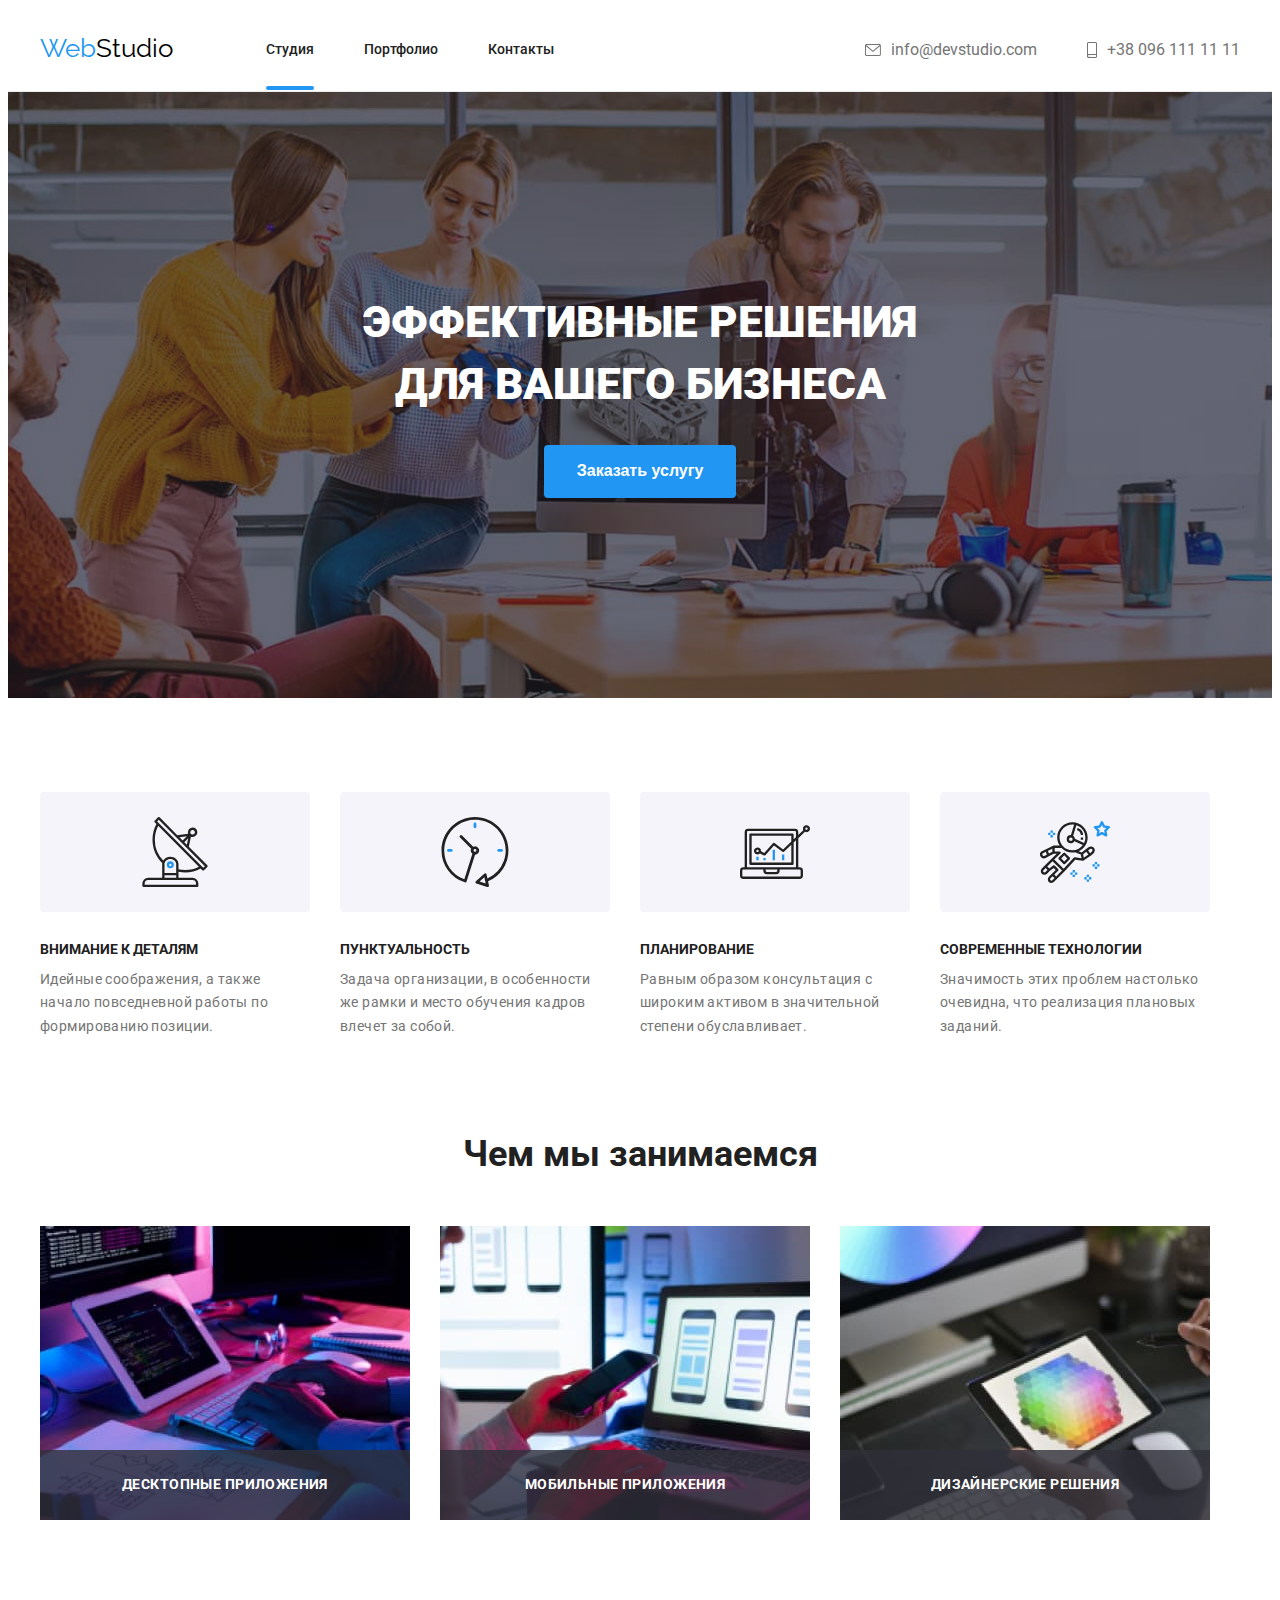
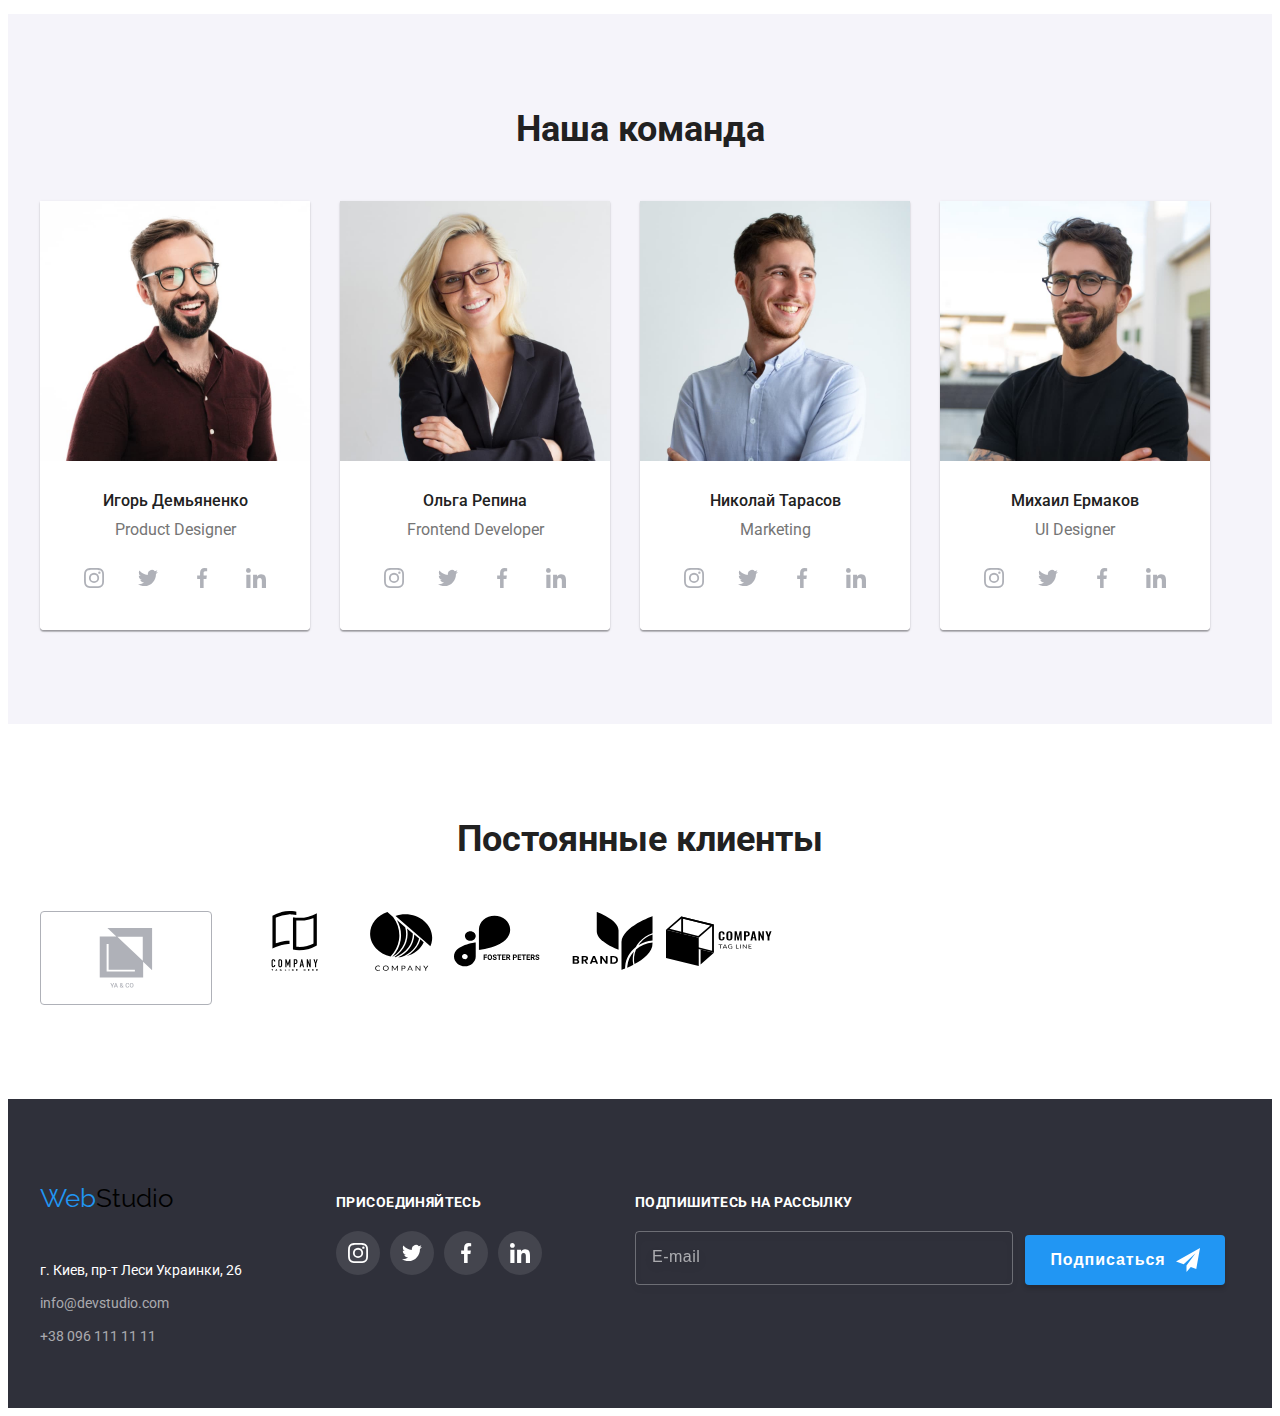
==== index.html @ df69c242 "Завершает переименовывание классов по БЭМ для index.html" ====
<!DOCTYPE html>
<html lang="ru">
  <head>
    <meta charset="UTF-8" />
    <meta http-equiv="X-UA-Compatible" content="IE=edge" />
    <meta name="viewport" content="width=device-width, initial-scale=1.0" />
    <title>Web Studio. Эффективные решения для вашего бизнеса</title>
    <link
      rel="stylesheet"
      href="https://fonts.googleapis.com/css2?family=Raleway:wght@700&family=Roboto:wght@400;500;700;900&display=swap"
    />
    <!-- <link
      rel="stylesheet"
      href="https://cdnjs.cloudflare.com/ajax/libs/modern-normalize/1.1.0/modern-normalize.min.css"
    /> -->
    <!-- <link rel="stylesheet" href="./css/main.min.css" /> -->
    <link rel="stylesheet" href="./css/styles.css" />
  </head>

  <body>
    <header class="page-header">
      <div class="container page-header__container">
        <nav class="site-nav">
          <a href="#" class="site-nav__logo"><span class="site-nav__accent">Web</span>Studio</a>
          <ul class="site-nav__list">
            <li class="site-nav__item">
              <a href="#" class="site-nav__link site-nav__link--active">Студия</a>
            </li>
            <li class="site-nav__item">
              <a href="./portfolio.html" class="site-nav__link">Портфолио</a>
            </li>
            <li class="site-nav__item"><a href="#" class="site-nav__link">Контакты</a></li>
          </ul>
        </nav>
        <ul class="page-header__list">
          <li class="page-header__item">
            <a href="mailto:info@devstudio.com" class="page-header__link">
              <svg class="page-header__icon" width="16" height="12">
                <use href="./images/icons.svg#envelope"></use>
              </svg>
              info@devstudio.com
            </a>
          </li>
          <li class="page-header__item">
            <a href="tel:+380961111111" class="page-header__link">
              <svg class="page-header__icon" width="10" height="16">
                <use href="./images/icons.svg#smartphone"></use>
              </svg>
              +38 096 111 11 11
            </a>
          </li>
        </ul>
      </div>
    </header>

    <main>
      <!-- Эффективные решения для вашего бизнеса -->
      <section class="poster">
        <div class="container">
          <h1 class="poster__title">
            Эффективные решения<br />
            для вашего бизнеса
          </h1>
          <button type="button" class="poster__button" data-modal-open>Заказать услугу</button>
        </div>

        <!-- Модальное окно по кнопке "Заказать услугу". -->
        <div class="dropdown dropdown--is-hidden" data-modal>
          <div class="dropdown__container">
            <button class="dropdown__close" data-modal-close>
              <svg class="dropdown__icon" width="16" height="18">
                <use href="./images/icons.svg#close"></use>
              </svg>
            </button>

            <form class="dropdown__form" autocomplete="off">
              <p class="dropdown__title">Оставьте свои данные, мы вам перезвоним</p>
              <div class="dropdown__cell">
                <label for="name">Имя</label>
                <input class="dropdown__input" type="text" name="name" id="name" autofocus />
                <svg class="dropdown__icon" width="18" height="18">
                  <use href="./images/icons.svg#person"></use>
                </svg>
              </div>
              <div class="dropdown__cell">
                <label for="tel">Телефон</label>
                <input class="dropdown__input" type="tel" name="tel" id="tel" />
                <svg class="dropdown__icon" width="18" height="18">
                  <use href="./images/icons.svg#phone"></use>
                </svg>
              </div>
              <div class="dropdown__cell">
                <label for="mail">Почта</label>
                <input class="dropdown__input" type="email" name="mail" id="mail" />
                <svg class="dropdown__icon" width="18" height="18">
                  <use href="./images/icons.svg#email"></use>
                </svg>
              </div>
              <div class="dropdown__cell dropdown__cell--textarea">
                <label for="comment">Комментарий</label>
                <textarea
                  name="comment"
                  cols="30"
                  rows="10"
                  placeholder="Введите текст"
                  id="comment"
                  class="input"
                ></textarea>
              </div>

              <div class="agreement">
                <label class="agreement__label">
                  <input type="checkbox" name="checkbox" class="agreement__input" />
                  <span class="agreement__icon"></span>
                  <span class="agreement__text"
                    >Соглашаюсь с рассылкой и принимаю
                    <a href="#" class="agreement__link">Условия договора</a></span
                  >
                </label>
              </div>

              <button type="submit" class="dropdown__button">
                <span class="dropdown__send">Отправить</span>
              </button>
            </form>
          </div>
        </div>
      </section>
      <!-- Наши преимущества -->
      <section class="advantages section">
        <div class="container">
          <h2 class="visually-hidden">Наши преимущества</h2>
          <ul class="advantages__list">
            <li class="advantages__item">
              <div class="advantages__icon">
                <svg width="70" height="70">
                  <use href="./images/icons.svg#antenna"></use>
                </svg>
              </div>
              <h3 class="advantages__title">Внимание к деталям</h3>
              <p class="advantages__text">
                Идейные соображения, а также начало повседневной работы по формированию позиции.
              </p>
            </li>
            <li class="advantages__item">
              <div class="advantages__icon">
                <svg width="70" height="70">
                  <use href="./images/icons.svg#clock"></use>
                </svg>
              </div>
              <h3 class="advantages__title">Пунктуальность</h3>
              <p class="advantages__text">
                Задача организации, в особенности же рамки и место обучения кадров влечет за собой.
              </p>
            </li>
            <li class="advantages__item">
              <div class="advantages__icon">
                <svg width="70" height="70">
                  <use href="./images/icons.svg#diagram"></use>
                </svg>
              </div>
              <h3 class="advantages__title">Планирование</h3>
              <p class="advantages__text">
                Равным образом консультация с широким активом в значительной степени обуславливает.
              </p>
            </li>
            <li class="advantages__item">
              <div class="advantages__icon">
                <svg width="70" height="70">
                  <use href="./images/icons.svg#astronaut"></use>
                </svg>
              </div>
              <h3 class="advantages__title">Современные технологии</h3>
              <p class="advantages__text">
                Значимость этих проблем настолько очевидна, что реализация плановых заданий.
              </p>
            </li>
          </ul>
        </div>
      </section>
      <!-- Чем мы занимаемся -->
      <section class="suggestions section">
        <div class="container">
          <h2 class="suggestions__title">Чем мы занимаемся</h2>
          <ul class="suggestions__list">
            <li class="suggestions__item">
              <img
                src="./images/box1.jpg"
                width="370"
                height="294"
                alt="Пальцы рук на клавиатуре перед монитором"
              />
              <div class="suggestions__overlay">
                <h3 class="suggestions__text">Десктопные приложения</h3>
              </div>
            </li>
            <li class="suggestions__item">
              <img
                src="./images/box2.jpg"
                width="370"
                height="294"
                alt="Человек держит телефон одной рукой, другой работает на ноутбуке"
              />
              <div class="suggestions__overlay">
                <h3 class="suggestions__text">Мобильные приложения</h3>
              </div>
            </li>
            <li class="suggestions__item">
              <img
                src="./images/box3.jpg"
                width="370"
                height="294"
                alt="Руки человека держат планшет, на котором отображается цветовая палитра"
              />
              <div class="suggestions__overlay">
                <h3 class="suggestions__text">Дизайнерские решения</h3>
              </div>
            </li>
          </ul>
        </div>
      </section>
      <!-- Наша команда -->
      <section class="teammate section">
        <div class="container">
          <h2 class="teammate__title">Наша команда</h2>
          <ul class="teammate__list">
            <li class="teammate__item">
              <img src="./images/i.jpg" width="270" height="260" alt="член команды" />
              <div class="teammate__card">
                <h3 class="teammate__name">Игорь Демьяненко</h3>
                <p lang="en" class="teammate__profession">Product Designer</p>

                <ul class="social__list">
                  <li class="social__item">
                    <a href="#" class="social__link">
                      <svg class="social__icon" width="20" height="20">
                        <use href="./images/icons.svg#instagram"></use>
                      </svg>
                    </a>
                  </li>
                  <li class="">
                    <a href="#" class="social__link">
                      <svg class="social__icon" width="20" height="20">
                        <use href="./images/icons.svg#twitter"></use>
                      </svg>
                    </a>
                  </li>
                  <li class="">
                    <a href="#" class="social__link">
                      <svg class="social__icon" width="20" height="20">
                        <use href="./images/icons.svg#facebook"></use>
                      </svg>
                    </a>
                  </li>
                  <li class="">
                    <a href="#" class="social__link">
                      <svg class="social__icon" width="20" height="20">
                        <use href="./images/icons.svg#linkedin"></use>
                      </svg>
                    </a>
                  </li>
                </ul>
              </div>
            </li>
            <li class="teammate__item">
              <img src="./images/o.jpg" width="270" height="260" alt="член команды" />
              <div class="teammate__card">
                <h3 class="teammate__name">Ольга Репина</h3>
                <p lang="en" class="teammate__profession">Frontend Developer</p>

                <ul class="social__list">
                  <li class="social__item">
                    <a href="#" class="social__link">
                      <svg class="social__icon" width="20" height="20">
                        <use href="./images/icons.svg#instagram"></use>
                      </svg>
                    </a>
                  </li>
                  <li class="social__item">
                    <a href="#" class="social__link">
                      <svg class="social__icon" width="20" height="20">
                        <use href="./images/icons.svg#twitter"></use>
                      </svg>
                    </a>
                  </li>
                  <li class="social__item">
                    <a href="#" class="social__link">
                      <svg class="social__icon" width="20" height="20">
                        <use href="./images/icons.svg#facebook"></use>
                      </svg>
                    </a>
                  </li>
                  <li class="social__item">
                    <a href="#" class="social__link">
                      <svg class="social__icon" width="20" height="20">
                        <use href="./images/icons.svg#linkedin"></use>
                      </svg>
                    </a>
                  </li>
                </ul>
              </div>
            </li>
            <li class="teammate__item">
              <img src="./images/n.jpg" width="270" height="260" alt="член команды" />
              <div class="teammate__card">
                <h3 class="teammate__name">Николай Тарасов</h3>
                <p lang="en" class="teammate__profession">Marketing</p>

                <ul class="social__list">
                  <li class="social__item">
                    <a href="#" class="social__link">
                      <svg class="social__icon" width="20" height="20">
                        <use href="./images/icons.svg#instagram"></use>
                      </svg>
                    </a>
                  </li>
                  <li class="">
                    <a href="#" class="social__link">
                      <svg class="social__icon" width="20" height="20">
                        <use href="./images/icons.svg#twitter"></use>
                      </svg>
                    </a>
                  </li>
                  <li class="">
                    <a href="#" class="social__link">
                      <svg class="social__icon" width="20" height="20">
                        <use href="./images/icons.svg#facebook"></use>
                      </svg>
                    </a>
                  </li>
                  <li class="">
                    <a href="#" class="social__link">
                      <svg class="social__icon" width="20" height="20">
                        <use href="./images/icons.svg#linkedin"></use>
                      </svg>
                    </a>
                  </li>
                </ul>
              </div>
            </li>
            <li class="teammate__item">
              <img src="./images/m.jpg" width="270" height="260" alt="член команды" />
              <div class="teammate__card">
                <h3 class="teammate__name">Михаил Ермаков</h3>
                <p lang="en" class="teammate__profession">UI Designer</p>

                <ul class="social__list">
                  <li class="social__item">
                    <a href="#" class="social__link">
                      <svg class="social__icon" width="20" height="20">
                        <use href="./images/icons.svg#instagram"></use>
                      </svg>
                    </a>
                  </li>
                  <li class="">
                    <a href="#" class="social__link">
                      <svg class="social__icon" width="20" height="20">
                        <use href="./images/icons.svg#twitter"></use>
                      </svg>
                    </a>
                  </li>
                  <li class="">
                    <a href="#" class="social__link">
                      <svg class="social__icon" width="20" height="20">
                        <use href="./images/icons.svg#facebook"></use>
                      </svg>
                    </a>
                  </li>
                  <li class="">
                    <a href="#" class="social__link">
                      <svg class="social__icon" width="20" height="20">
                        <use href="./images/icons.svg#linkedin"></use>
                      </svg>
                    </a>
                  </li>
                </ul>
              </div>
            </li>
          </ul>
        </div>
      </section>
      <!-- Постоянные клиенты -->
      <section class="customers section">
        <div class="container">
          <h2 class="customers__title">Постоянные клиенты</h2>
          <ul class="customers__list">
            <li class="customers__item">
              <a href="#" class="customers__link">
                <svg class="customers__icon" width="106" height="60">
                  <use href="./images/icons.svg#group-6"></use>
                </svg>
              </a>
            </li>
            <li class="client-item">
              <a href="#" class="client-link">
                <svg class="icon" width="106" height="60">
                  <use href="./images/icons.svg#group-1"></use>
                </svg>
              </a>
            </li>
            <li class="client-item">
              <a href="#" class="client-link">
                <svg class="icon" width="106" height="60">
                  <use href="./images/icons.svg#group-2"></use>
                </svg>
              </a>
            </li>
            <li class="client-item">
              <a href="#" class="client-link">
                <svg class="icon" width="106" height="60">
                  <use href="./images/icons.svg#group-3"></use>
                </svg>
              </a>
            </li>
            <li class="client-item">
              <a href="#" class="client-link">
                <svg class="icon" width="106" height="60">
                  <use href="./images/icons.svg#group-4"></use>
                </svg>
              </a>
            </li>
            <li class="client-item">
              <a href="#" class="client-link">
                <svg class="icon" width="106" height="60">
                  <use href="./images/icons.svg#group-5"></use>
                </svg>
              </a>
            </li>
          </ul>
        </div>
      </section>
    </main>

    <footer class="page-footer">
      <div class="page-footer__container container">
        <div class="page-footer__card">
          <a href="#" class="page-footer__logo"
            ><span class="page-footer__accent">Web</span>Studio</a
          >
          <address class="page-footer__address">
            г. Киев, пр-т Леси Украинки, 26
            <ul class="page-footer__list">
              <li>
                <a href="mailto:info@devstudio.com" class="page-footer__link">info@devstudio.com</a>
              </li>
              <li class="page-footer__item">
                <a href="tel:+380961111111" class="page-footer__link">+38 096 111 11 11</a>
              </li>
            </ul>
          </address>
        </div>
        <!-- Присоединяйтесь! -->
        <div class="attach__card">
          <h2 class="attach__title">присоединяйтесь</h2>
          <ul class="attach__list">
            <li class="attach__item">
              <a href="#" class="attach__link">
                <svg class="attach__icon" width="20" height="20">
                  <use href="./images/icons.svg#instagram"></use>
                </svg>
              </a>
            </li>
            <li class="attach__item">
              <a href="#" class="attach__link">
                <svg class="attach__icon" width="20" height="20">
                  <use href="./images/icons.svg#twitter"></use>
                </svg>
              </a>
            </li>
            <li class="attach__item">
              <a href="#" class="attach__link">
                <svg class="attach__icon" width="20" height="20">
                  <use href="./images/icons.svg#facebook"></use>
                </svg>
              </a>
            </li>
            <li class="attach__item">
              <a href="#" class="attach__link">
                <svg class="attach__icon" width="20" height="20">
                  <use href="./images/icons.svg#linkedin"></use>
                </svg>
              </a>
            </li>
          </ul>
        </div>
        <!-- Форма для рассылки -->
        <form class="page-footer__form">
          <label>
            <span class="page-footer__title">Подпишитесь на рассылку</span>
            <input class="page-footer__input" type="email" name="mail" placeholder="E-mail" />
          </label>
          <button class="page-footer__button" type="submit">
            <span class="page-footer__submit">Подписаться</span>
            <svg width="24" height="24">
              <use href="./images/icons.svg#send"></use>
            </svg>
          </button>
        </form>
      </div>
    </footer>

    <script src="./js/modal.js"></script>
  </body>
</html>
---- css/main.min.css ----
/* No CSS *//*# sourceMappingURL=main.min.css.map */
---- css/styles.css ----
:root {
  --primary-text-color: #212121;
  --secondary-text-color: #757575;
  --bgd-text-color: #ffffff;
  --accent-color: #2196f3;
  --icon-fon: #f5f4fa;
  --icon-primary-color: #afb1b8;
  --timing-function: cubic-bezier(0.4, 0, 0.2, 1);
  --duration: 250ms;
}

body {
  background-color: var(--bgd-text-color);
  color: var(--primary-text-color);
  font-family: Roboto, sans-serif;
}

ul {
  padding: 0;
  margin: 0;

  list-style: none;
}

img {
  display: block;
}

h1,
h2,
h3,
ul,
p {
  margin-top: 0;
  margin-bottom: 0;
}

.section {
  padding-top: 94px;
  padding-bottom: 94px;
}

.container {
  width: 1200px;
  padding-left: 15px;
  padding-right: 15px;
  margin-left: auto;
  margin-right: auto;
}

/* -----------------------HEADER------------------------ */
.page-header {
  border-bottom: 1px solid #ececec;
}

.page-header__container,
.site-nav,
.site-nav__list {
  display: flex;
  align-items: center;
}

.page-header__list {
  display: flex;
  margin-left: auto;
}

.site-nav__item:not(:last-child),
.page-header__item:not(:last-child) {
  margin-right: 50px;
}

.site-nav__logo {
  display: block;
  padding-top: 24px;
  padding-bottom: 25px;
  margin-right: 93px;

  color: #000000;
  font-family: Raleway, sans-serif;
  font-size: 26px;
  line-height: 1.2;
  text-decoration: none;
}

.site-nav__accent,
.site-nav__link--active {
  color: var(--accent-color);
}

.site-nav__link--active {
  position: relative;
}

.site-nav__link--active::after {
  content: '';
  position: absolute;
  left: 0;
  bottom: -1px;
  display: block;
  width: 48px;
  height: 4px;
  background-color: var(--accent-color);
  border-radius: 2px;
}

.site-nav__link {
  display: block;
  padding-top: 32px;
  padding-bottom: 32px;

  color: var(--primary-text-color);
  font-weight: 500;
  font-size: 14px;
  line-height: 1.14;
  text-decoration: none;

  transition: color var(--duration) var(--timing-function);
}

.site-nav__link:hover,
.site-nav__link:focus {
  color: var(--accent-color);
}

.page-header__link {
  display: flex;
  align-items: center;
  padding: 0;
  padding-top: 32px;
  padding-bottom: 32px;
  border: none;
  color: var(--secondary-text-color);

  transition: color var(--duration) var(--timing-function);
}

.page-header__link:hover,
.page-header__link:focus {
  color: var(--accent-color);
}

.page-header__icon {
  margin-right: 10px;
  fill: currentColor;
}

/* ----------------------СТУДИЯ (MAIN)------------------- */
.poster {
  padding-top: 200px;
  padding-bottom: 200px;
  background-color: #2f303a;
  text-align: center;

  max-width: 1600px;
  /* min-height: 600px; */
  margin-left: auto;
  margin-right: auto;
  background-image: linear-gradient(to right, rgba(47, 48, 58, 0.4), rgba(47, 48, 58, 0.4)),
    url(../images/banner.jpg);
  background-repeat: no-repeat;
  background-position: center;
  background-size: cover;
}

.poster__title {
  margin-bottom: 30px;

  color: var(--bgd-text-color);
  font-weight: 900;
  font-size: 44px;
  line-height: 1.4;
  text-align: center;
  text-transform: uppercase;
}

.poster__button {
  padding: 10px 32px;
  border: 1px solid transparent;
  border-radius: 4px;

  font-weight: 700;
  font-size: 16px;
  line-height: 1.9;
  color: var(--bgd-text-color);
  background-color: var(--accent-color);
  cursor: pointer;

  transition: background-color var(--duration) var(--timing-function);
}

.poster__button:hover,
.poster__button:focus {
  background-color: #188ce8;
}

/* ---------------------МОДАЛЬНОЕ ОКНО-------------------- */
.dropdown {
  position: fixed;
  top: 0;
  left: 0;
  width: 100%;
  height: 100%;
  background-color: rgba(0, 0, 0, 0.2);

  opacity: 1;
  transition: opacity var(--duration) var(--timing-function);

  z-index: 1;
}

.dropdown--is-hidden {
  visibility: hidden;
  opacity: 0;
  pointer-events: none;
}

.dropdown .dropdown__container {
  transform: translate(-50%, -50%) scale(0.5);
  opacity: 0;
}

.dropdown__container {
  position: absolute;
  top: 50%;
  left: 50%;

  max-width: 528px;
  max-height: 581px;

  background-color: var(--bgd-text-color);
  box-shadow: 0px 1px 3px rgba(0, 0, 0, 0.12), 0px 1px 1px rgba(0, 0, 0, 0.14),
    0px 2px 1px rgba(0, 0, 0, 0.2);
  border-radius: 4px;

  transform: translate(-50%, -50%) scale(1);
  opacity: 1;

  transition: transform var(--duration) var(--timing-function),
    opacity var(--duration) var(--timing-function),
    visibility var(--duration) var(--timing-function);

  z-index: 2;
}

.dropdown__close {
  position: absolute;
  top: 8px;
  right: 8px;
  bottom: 100%;

  padding: 6px;
  width: 30px;
  height: 30px;

  border: 1px solid rgba(0, 0, 0, 0.1);
  border-radius: 50%;
  background-color: #fff;

  cursor: pointer;
}

.dropdown__close:hover .dropdown__icon,
.dropdown__close:focus .dropdown__icon {
  fill: var(--accent-color);
}

.dropdown__icon {
  transition: fill var(--duration) var(--timing-function);
}

/* -----------Форма модального окна-------------- */
.dropdown__form {
  margin-left: auto;
  margin-right: auto;
  padding: 40px;
}

.dropdown__title {
  margin-bottom: 12px;

  font-weight: 700;
  font-size: 20px;
  line-height: 1.2;
  text-align: center;
  letter-spacing: 0.03em;

  color: var(--primary-text-color);
}

.dropdown__cell {
  position: relative;
  display: flex;
  flex-direction: column;
  margin-bottom: 10px;
}

.dropdown__cell label {
  margin-bottom: 4px;

  font-weight: 400;
  font-size: 12px;
  line-height: 1.2;
  letter-spacing: 0.01em;
  text-align: start;
  color: var(--secondary-text-color);
}

.dropdown__cell input {
  width: 100%;
  margin: 0;
  padding: 11px 12px;
  padding-left: 42px;
}

.dropdown__icon {
  position: absolute;
  top: 50%;
  left: 12px;

  transition: fill var(--duration) var(--timing-function);
}

.dropdown__input {
  border: 1px solid rgba(33, 33, 33, 0.2);
  border-radius: 4px;
  outline: var(--accent-color);

  transition: border-color var(--duration) var(--timing-function);
}

.dropdown__input:focus {
  border-color: var(--accent-color);
}

.dropdown__input:focus + .dropdown__icon {
  fill: var(--accent-color);
}

.dropdown__cell--textarea {
  margin: 0;
  padding: 12px 16px;
  font-family: inherit;
  font-size: 100%;
  line-height: 1.15;

  width: 448px;
  height: 120px;

  resize: none;
}

.dropdown__cell--textarea::placeholder {
  font-weight: 400;
  font-size: 12px;
  line-height: 1.2;
  letter-spacing: 0.01em;
  color: rgba(117, 117, 117, 0.5);
}

.agreement {
  display: inline-block;
  margin-top: 20px;
  margin-bottom: 30px;
}

.agreement__label {
  display: flex;
  align-items: center;
}

.agreement__input {
  position: absolute;
  width: 1px;
  height: 1px;
  margin: -1px;
  border: 0;
  padding: 0;
  white-space: nowrap;
  clip-path: inset(100%);
  clip: rect(0 0 0 0);
  overflow: hidden;
}

.agreement-icon {
  display: inline-block;
  width: 15px;
  height: 15px;
  margin-right: 8.38px;
  border: 2px solid var(--primary-text-color);
  border-radius: 2px;

  background-image: url(../images/check.svg);
  background-repeat: no-repeat;
  background-position: 50% 50%;
  background-size: contain;
  background-origin: border-box;

  transition: border-color var(--duration) var(--timing-function),
    background-color var(--duration) var(--timing-function);
}

.agreement__input:checked ~ .agreement-icon {
  border-color: transparent;
  background-color: var(--accent-color);
}

.agreement__text {
  font-weight: 400;
  font-size: 14px;
  line-height: 1.7;
  letter-spacing: 0.03em;
  color: var(--secondary-text-color);
}

.agreement__link {
  text-decoration-line: underline;
  color: var(--accent-color);
}

.dropdown__button {
  padding: 10px 55px;

  width: 200px;
  height: 50px;

  background-color: var(--accent-color);
  border: 1px solid transparent;
  box-shadow: 0px 4px 4px rgba(0, 0, 0, 0.15);
  border-radius: 4px;
}

.dropdown__send {
  font-weight: 700;
  font-size: 16px;
  line-height: 1.9;
  text-align: center;
  letter-spacing: 0.06em;
  color: var(--bgd-text-color);
}

/* ---------------НАШИ ПРЕИМУЩЕСТВА---------------- */
.visually-hidden {
  position: absolute;
  width: 1px;
  height: 1px;
  margin: -1px;
  border: 0;
  padding: 0;

  white-space: nowrap;
  clip-path: inset(100%);
  clip: rect(0 0 0 0);
  overflow: hidden;
}

.advantages__list {
  display: flex;
}

.advantages__item {
  width: 270px;
}

.advantages__item:not(:last-child) {
  margin-right: 30px;
}

.advantages__icon {
  display: flex;
  width: 270px;
  height: 120px;
  background-color: var(--icon-fon);
  border-radius: 4px;
  margin-bottom: 30px;
  justify-content: center;
  align-items: center;
}

.advantages__title {
  margin-bottom: 10px;
  font-weight: 700;
  font-size: 14px;
  line-height: 1.14;
  text-transform: uppercase;
}

.advantages__text {
  font-weight: 400;
  color: var(--secondary-text-color);
  font-size: 14px;
  line-height: 1.7;
  letter-spacing: 0.03em;
}

/* --------------------ЧЕМ МЫ ЗАНИМАЕМСЯ---------------- */
.suggestions {
  padding-top: 0;
}

.suggestions__title {
  margin-bottom: 50px;

  font-weight: 700;
  font-size: 36px;
  line-height: 1.2;
  text-align: center;
}

.suggestions__list {
  display: flex;
}

.suggestions__item {
  position: relative;
  width: 370px;
}

.suggestions__item:not(:last-child) {
  margin-right: 30px;
}

.suggestions__overlay {
  position: absolute;
  bottom: 0;
  width: 370px;
  height: 70px;
  background-color: rgba(47, 48, 58, 0.8);
}

.suggestions__text {
  padding-top: 27px;
  padding-bottom: 27px;

  font-weight: 700;
  font-size: 14px;
  line-height: 1.14;
  text-align: center;
  color: var(--bgd-text-color);
  letter-spacing: 0.03em;
  text-transform: uppercase;
}

/* ------------------НАША КОМАНДА-------------------- */
.teammate {
  background-color: #f5f4fa;
}

.teammate__title {
  margin-bottom: 50px;

  font-weight: 700;
  font-size: 36px;
  line-height: 1.2;
  text-align: center;
}

.teammate__list {
  display: flex;
}

.teammate__item {
  width: 270px;
  border-bottom-left-radius: 4px;
  border-bottom-right-radius: 4px;
  overflow: hidden;
  box-shadow: 0px 1px 3px rgba(0, 0, 0, 0.12), 0px 1px 1px rgba(0, 0, 0, 0.14),
    0px 2px 1px rgba(0, 0, 0, 0.2);
}

.teammate__item:not(:last-child) {
  margin-right: 30px;
}

.teammate__card {
  padding: 30px 32px;
  background-color: var(--bgd-text-color);
}

.teammate__name {
  margin-bottom: 10px;
}

.teammate__name,
.teammate__profession {
  font-weight: 500;
  font-size: 16px;
  line-height: 1.2;
  text-align: center;
}

.teammate__profession {
  margin-bottom: 16px;

  color: var(--secondary-text-color);
  font-weight: 400;
}

.social__list {
  display: flex;
  justify-content: space-between;
  align-items: center;
}

.social__link {
  display: flex;
  padding: 0;
  border: none;
  width: 44px;
  height: 44px;
  color: var(--icon-primary-color);
  background-color: var(--bgd-text-color);
  border-radius: 50%;
  justify-content: center;
  align-items: center;

  transition: background-color var(--duration) var(--timing-function),
    color var(--duration) var(--timing-function);
}

.social__link .social__icon {
  fill: currentColor;
}

.social__link:hover,
.social__link:focus {
  background-color: var(--accent-color);
  color: var(--bgd-text-color);
}

/* -------------------ПОСТОЯННЫЕ КЛИЕНТЫ------------------- */

.customers__title {
  margin-bottom: 50px;

  font-weight: 700;
  font-size: 36px;
  line-height: 1.2;
  text-align: center;
}

.customers__list {
  display: flex;
}

.customers__item:not(:last-child) {
  margin-right: 30px;
}

.customers__link {
  display: flex;
  justify-content: center;
  align-items: center;
  width: 170px;
  height: 92px;
  border: 1px solid var(--icon-primary-color);
  border-radius: 4px;
  color: var(--icon-primary-color);

  transition: border-color var(--duration) var(--timing-function),
    color var(--duration) var(--timing-function);
}

.customers__icon {
  fill: currentColor;
}

.customers__link:hover,
.customers__link:focus {
  border-color: var(--accent-color);
  color: var(--accent-color);
}

/* -----------------ПОРТФОЛИО (MAIN)--------------------- */
.portfolio::after {
  width: 78px;
}

a {
  text-decoration: none;
}

.buttons {
  display: flex;
  margin-bottom: 50px;
  justify-content: center;
}

.button {
  padding: 6px 22px;
  border: 1px solid transparent;
  border-radius: 4px;

  font-weight: 500;
  font-size: 16px;
  line-height: 1.6;
  text-align: center;
  font-family: inherit;
  cursor: pointer;
  background-color: #f5f4fa;

  transition: background-color var(--duration) var(--timing-function),
    color var(--duration) var(--timing-function), box-shadow var(--duration) var(--timing-function);
}

.button-item:not(:last-child) {
  margin-right: 8px;
}

.button:hover,
.button:focus {
  color: var(--bgd-text-color);
  background-color: var(--accent-color);
  box-shadow: 0px 3px 1px rgba(0, 0, 0, 0.1), 0px 1px 2px rgba(0, 0, 0, 0.08),
    0px 2px 2px rgba(0, 0, 0, 0.12);
}

.project-lists {
  display: grid;
  grid-template-columns: repeat(3, 1fr);
  gap: 30px;
}

.project-link {
  display: block;

  transition: box-shadow var(--duration) var(--timing-function);
}

.project-link:hover,
.project-link:focus {
  box-shadow: 0px 1px 1px rgba(0, 0, 0, 0.12), 0px 4px 4px rgba(0, 0, 0, 0.06),
    1px 4px 6px rgba(0, 0, 0, 0.16);
}

.first-part {
  position: relative;

  overflow: hidden;
}

.over {
  position: absolute;
  top: 0;
  left: 0;
  width: 100%;
  height: 100%;

  transform: translateY(100%);

  transition: background-color var(--duration) var(--timing-function),
    transform var(--duration) var(--timing-function);
}

.project-link:hover .over,
.project-link:focus .over {
  transform: translateY(0);
  background-color: rgba(33, 150, 243, 0.9);
}

.overlay-text {
  position: absolute;
  top: 63px;
  left: 24px;
  right: 24px;

  font-style: normal;
  font-weight: 400;
  font-size: 18px;
  line-height: 1.6;
  letter-spacing: 0.03em;
  color: var(--bgd-text-color);

  transition: color var(--duration) var(--timing-function);
}

.project-link:hover .overlay-text,
.project-link:focus .overlay-text {
  color: var(--bgd-text-color);
}

.second-part {
  padding: 20px 24px;
  border: 1px solid #eeeeee;
  border-top: 0;
}

.project-name {
  margin-bottom: 4px;

  color: var(--primary-text-color);
  font-weight: 700;
  font-size: 18px;
  line-height: 2;
}

.name-item {
  color: var(--secondary-text-color);
  font-size: 16px;
  line-height: 30px;
}

/* ----------------------ФУТЕР---------------------- */
.page-footer {
  padding-top: 60px;
  padding-bottom: 60px;

  background-color: #2f303a;
  color: var(--bgd-text-color);
}

.page-footer__container {
  display: flex;
  align-items: baseline;
}

.page-footer__logo {
  display: inline-block;
  padding-top: 0;
  padding-bottom: 0;
  margin-right: 0;
  margin-bottom: 20px;

  color: var(--bgd-text-color);
}

.page-footer__logo {
  display: block;
  padding-top: 24px;
  padding-bottom: 25px;
  margin-right: 93px;

  color: #000000;
  font-family: Raleway, sans-serif;
  font-size: 26px;
  line-height: 1.2;
  text-decoration: none;
}

.page-footer__list,
.page-footer__item {
  margin-top: 9px;
}

.page-footer__accent {
  color: var(--accent-color);
}

.page-footer__address,
.page-footer__link {
  font-weight: 400;
  font-size: 14px;
  line-height: 1.7;
  font-style: normal;
  text-decoration: none;
}

.page-footer__link {
  color: rgba(255, 255, 255, 0.6);

  transition: color var(--duration) var(--timing-function);
}

.page-footer__link:hover,
.page-footer__link:focus {
  color: var(--accent-color);
}

.page-footer__card {
  margin-right: 70px;
}

/* Присоединяйтесь */
.attach__card {
  margin-right: 93px;
}

.attach__title {
  margin-bottom: 20px;

  font-style: normal;
  font-weight: 700;
  font-size: 14px;
  line-height: 1.14;
  text-transform: uppercase;
  letter-spacing: 0.03em;
}

.attach__list {
  display: flex;
}

.attach__item {
  display: inline-block;
}

.attach__item:not(:last-child) {
  margin-right: 10px;
}

.attach__link {
  display: flex;
  padding: 0;
  border: none;
  width: 44px;
  height: 44px;
  color: var(--bgd-text-color);
  background-color: rgba(255, 255, 255, 0.1);
  border-radius: 50%;
  justify-content: center;
  align-items: center;

  transition: color var(--duration) var(--timing-function),
    background-color var(--duration) var(--timing-function);
}

.attach__icon {
  fill: currentColor;
}

.attach__link:hover,
.attach__link:focus {
  background-color: var(--accent-color);
  color: var(--bgd-text-color);
}

/* ------------------------Форма---------------------- */
.page-footer__form {
  display: flex;
  align-items: flex-end;
}

.page-footer__input {
  margin: 0;
  margin-right: 12px;
  padding-left: 16px;

  width: 358px;
  height: 50px;
  color: var(--icon-fon);
  background-color: rgba(33, 150, 243, 0);
  border: 1px solid rgba(255, 255, 255, 0.3);
  filter: drop-shadow(0px 4px 4px rgba(0, 0, 0, 0.15));
  border-radius: 4px;

  outline: transparent;

  transition: border-color var(--duration) var(--timing-function);
}

.page-footer__input:focus {
  border-color: var(--icon-primary-color);
}

.page-footer__title {
  display: flex;
  margin-bottom: 20px;

  font-weight: 700;
  font-size: 14px;
  line-height: 1.14;
  letter-spacing: 0.03em;
  text-transform: uppercase;
  color: var(--bgd-text-color);
}

.page-footer__input::placeholder {
  font-weight: 400;
  font-size: 16px;
  line-height: 1.3;
  letter-spacing: 0.03em;
  color: rgba(255, 255, 255, 0.6);
}

.page-footer__button {
  display: inline-flex;
  align-items: center;
  justify-content: center;

  width: 200px;
  height: 50px;
  border: 2px solid transparent;
  background-color: var(--accent-color);
  box-shadow: 0px 4px 4px rgba(0, 0, 0, 0.15);
  border-radius: 4px;
}

.page-footer__submit {
  margin-right: 10px;

  font-weight: 700;
  font-size: 16px;
  line-height: 1.9;
  text-align: center;
  letter-spacing: 0.06em;
  color: var(--bgd-text-color);
}
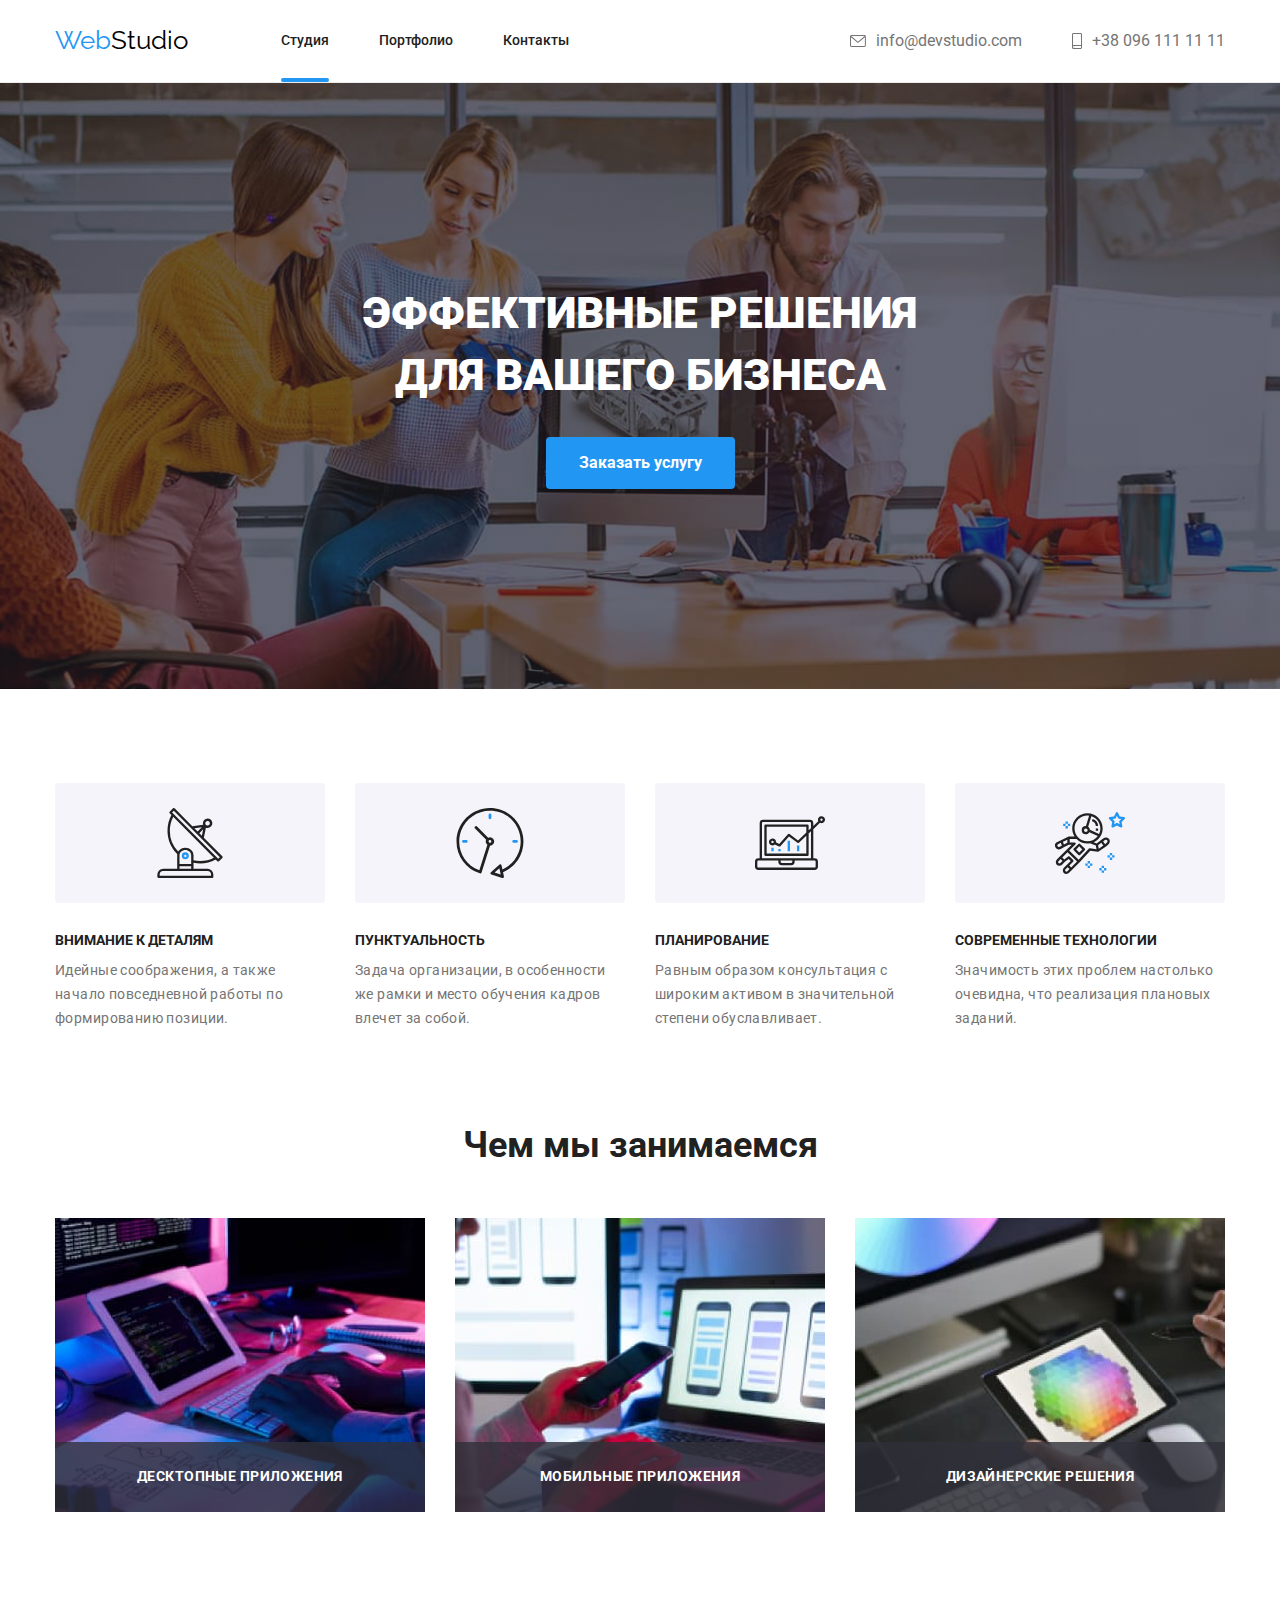
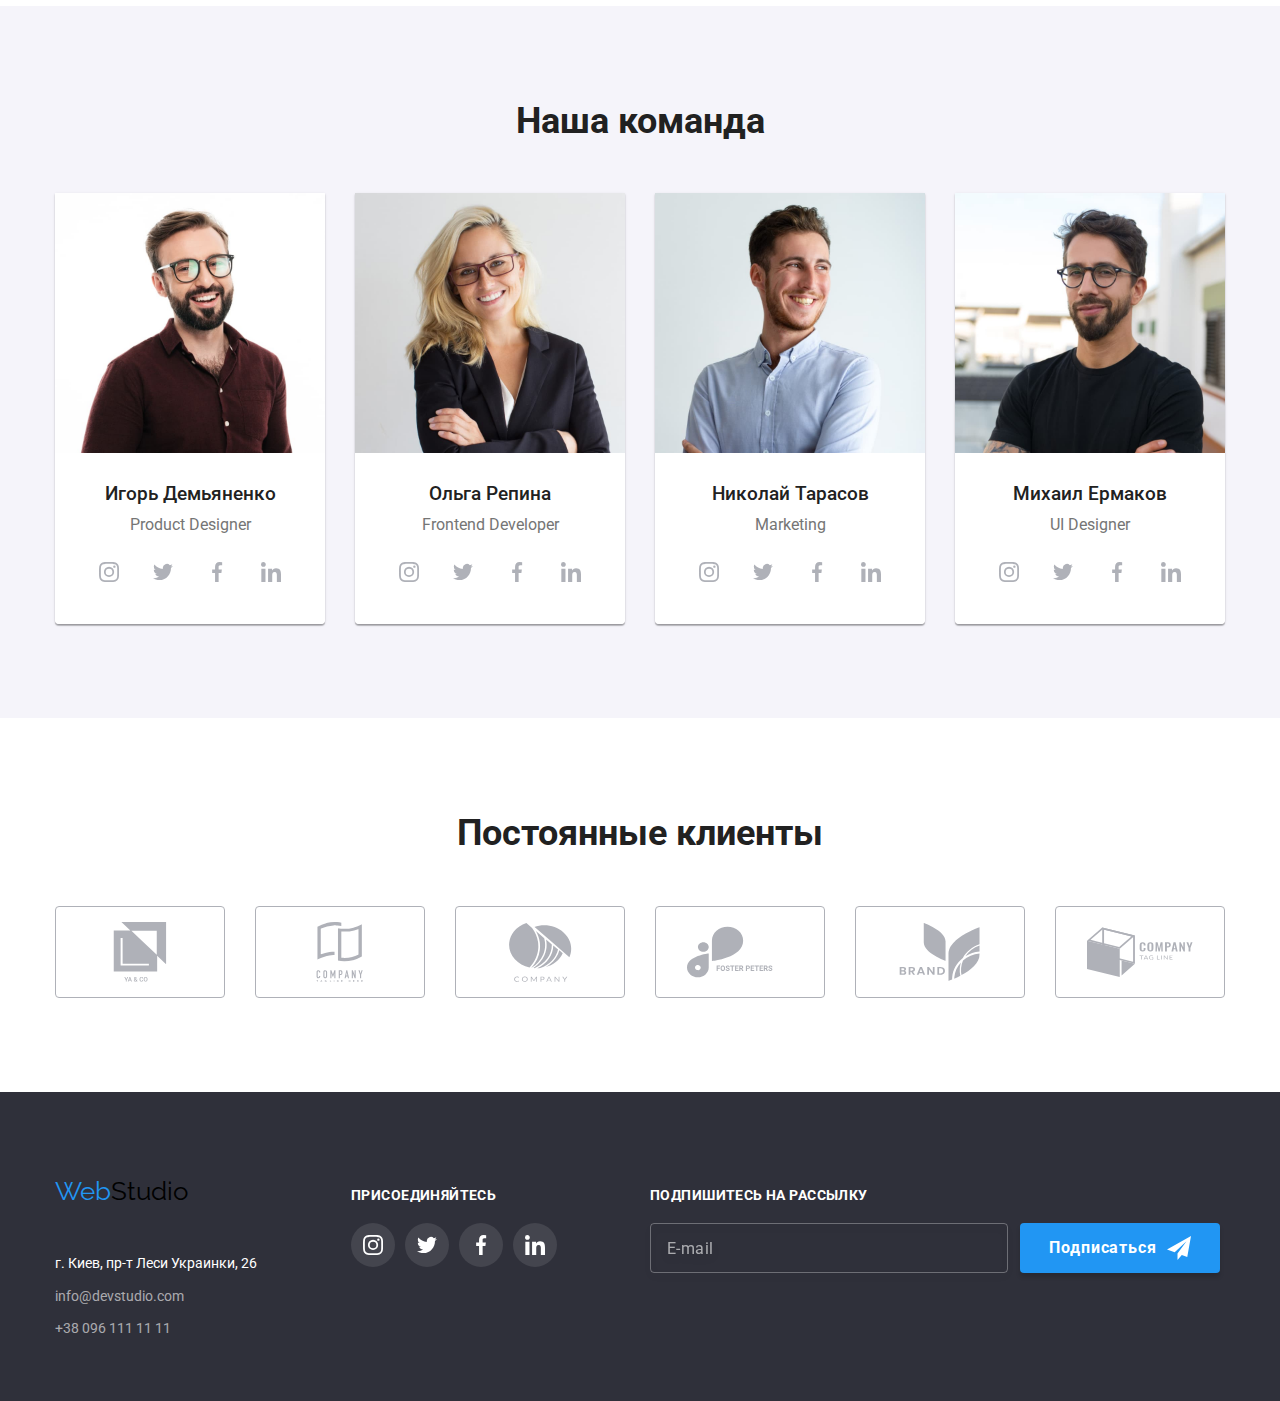
==== commit e82f7adc: "Налаживает верстку после переименования классов" ====
--- a/index.html
+++ b/index.html
@@ -9,10 +9,10 @@
       rel="stylesheet"
       href="https://fonts.googleapis.com/css2?family=Raleway:wght@700&family=Roboto:wght@400;500;700;900&display=swap"
     />
-    <!-- <link
+    <link
       rel="stylesheet"
       href="https://cdnjs.cloudflare.com/ajax/libs/modern-normalize/1.1.0/modern-normalize.min.css"
-    /> -->
+    />
     <!-- <link rel="stylesheet" href="./css/main.min.css" /> -->
     <link rel="stylesheet" href="./css/styles.css" />
   </head>
@@ -238,21 +238,21 @@
                       </svg>
                     </a>
                   </li>
-                  <li class="">
+                  <li class="social__item">
                     <a href="#" class="social__link">
                       <svg class="social__icon" width="20" height="20">
                         <use href="./images/icons.svg#twitter"></use>
                       </svg>
                     </a>
                   </li>
-                  <li class="">
+                  <li class="social__item">
                     <a href="#" class="social__link">
                       <svg class="social__icon" width="20" height="20">
                         <use href="./images/icons.svg#facebook"></use>
                       </svg>
                     </a>
                   </li>
-                  <li class="">
+                  <li class="social__item">
                     <a href="#" class="social__link">
                       <svg class="social__icon" width="20" height="20">
                         <use href="./images/icons.svg#linkedin"></use>
@@ -314,21 +314,21 @@
                       </svg>
                     </a>
                   </li>
-                  <li class="">
+                  <li class="social__item">
                     <a href="#" class="social__link">
                       <svg class="social__icon" width="20" height="20">
                         <use href="./images/icons.svg#twitter"></use>
                       </svg>
                     </a>
                   </li>
-                  <li class="">
+                  <li class="social__item">
                     <a href="#" class="social__link">
                       <svg class="social__icon" width="20" height="20">
                         <use href="./images/icons.svg#facebook"></use>
                       </svg>
                     </a>
                   </li>
-                  <li class="">
+                  <li class="social__item">
                     <a href="#" class="social__link">
                       <svg class="social__icon" width="20" height="20">
                         <use href="./images/icons.svg#linkedin"></use>
@@ -352,21 +352,21 @@
                       </svg>
                     </a>
                   </li>
-                  <li class="">
+                  <li class="social__item">
                     <a href="#" class="social__link">
                       <svg class="social__icon" width="20" height="20">
                         <use href="./images/icons.svg#twitter"></use>
                       </svg>
                     </a>
                   </li>
-                  <li class="">
+                  <li class="social__item">
                     <a href="#" class="social__link">
                       <svg class="social__icon" width="20" height="20">
                         <use href="./images/icons.svg#facebook"></use>
                       </svg>
                     </a>
                   </li>
-                  <li class="">
+                  <li class="social__item">
                     <a href="#" class="social__link">
                       <svg class="social__icon" width="20" height="20">
                         <use href="./images/icons.svg#linkedin"></use>
@@ -391,37 +391,37 @@
                 </svg>
               </a>
             </li>
-            <li class="client-item">
-              <a href="#" class="client-link">
-                <svg class="icon" width="106" height="60">
+            <li class="customers__item">
+              <a href="#" class="customers__link">
+                <svg class="customers__icon" width="106" height="60">
                   <use href="./images/icons.svg#group-1"></use>
                 </svg>
               </a>
             </li>
-            <li class="client-item">
-              <a href="#" class="client-link">
-                <svg class="icon" width="106" height="60">
+            <li class="customers__item">
+              <a href="#" class="customers__link">
+                <svg class="customers__icon" width="106" height="60">
                   <use href="./images/icons.svg#group-2"></use>
                 </svg>
               </a>
             </li>
-            <li class="client-item">
-              <a href="#" class="client-link">
-                <svg class="icon" width="106" height="60">
+            <li class="customers__item">
+              <a href="#" class="customers__link">
+                <svg class="customers__icon" width="106" height="60">
                   <use href="./images/icons.svg#group-3"></use>
                 </svg>
               </a>
             </li>
-            <li class="client-item">
-              <a href="#" class="client-link">
-                <svg class="icon" width="106" height="60">
+            <li class="customers__item">
+              <a href="#" class="customers__link">
+                <svg class="customers__icon" width="106" height="60">
                   <use href="./images/icons.svg#group-4"></use>
                 </svg>
               </a>
             </li>
-            <li class="client-item">
-              <a href="#" class="client-link">
-                <svg class="icon" width="106" height="60">
+            <li class="customers__item">
+              <a href="#" class="customers__link">
+                <svg class="customers__icon" width="106" height="60">
                   <use href="./images/icons.svg#group-5"></use>
                 </svg>
               </a>
--- a/css/styles.css
+++ b/css/styles.css
@@ -575,18 +575,16 @@
 .teammate__card {
   padding: 30px 32px;
   background-color: var(--bgd-text-color);
+
+  font-size: 16px;
+  line-height: 1.2;
+  text-align: center;
 }
 
 .teammate__name {
   margin-bottom: 10px;
-}
-
-.teammate__name,
-.teammate__profession {
+
   font-weight: 500;
-  font-size: 16px;
-  line-height: 1.2;
-  text-align: center;
 }
 
 .teammate__profession {
@@ -618,7 +616,7 @@
     color var(--duration) var(--timing-function);
 }
 
-.social__link .social__icon {
+.social__icon {
   fill: currentColor;
 }
 
@@ -994,4 +992,6 @@
   text-align: center;
   letter-spacing: 0.06em;
   color: var(--bgd-text-color);
-}
+
+  cursor: pointer;
+}
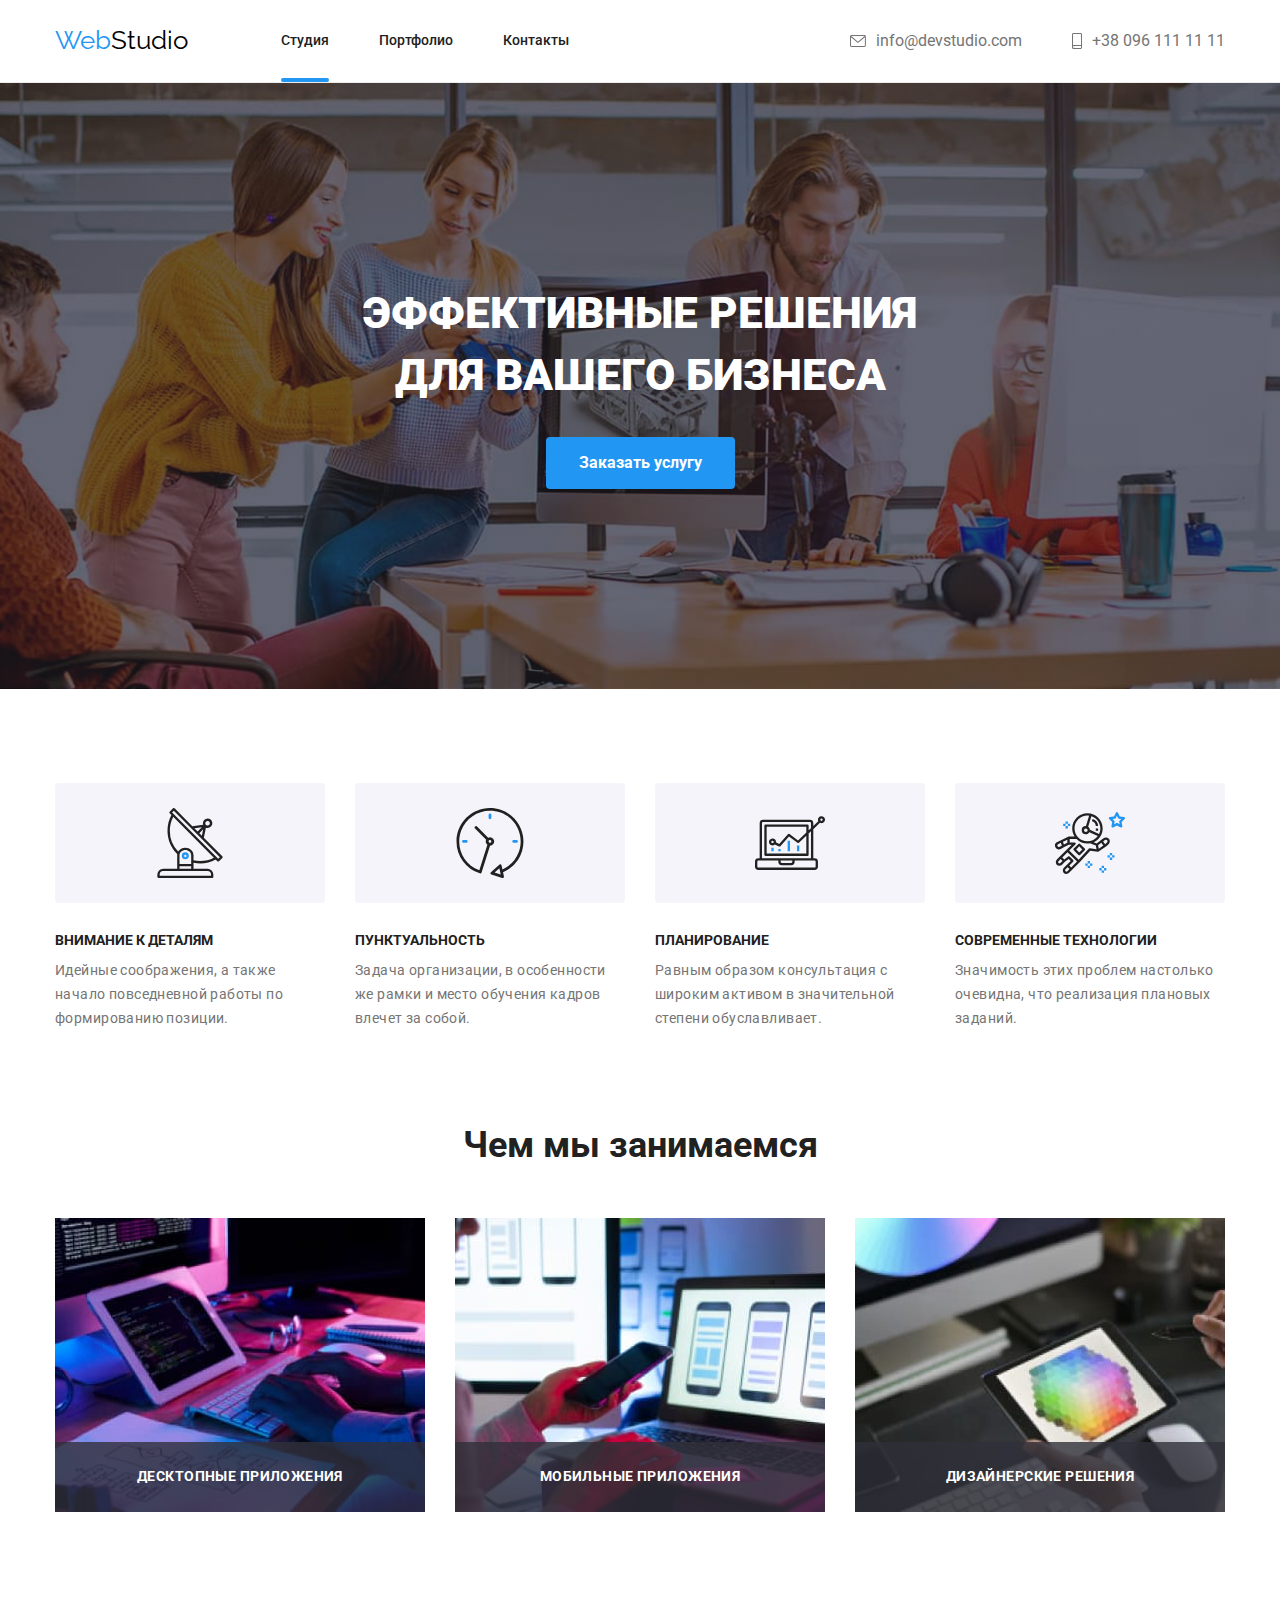
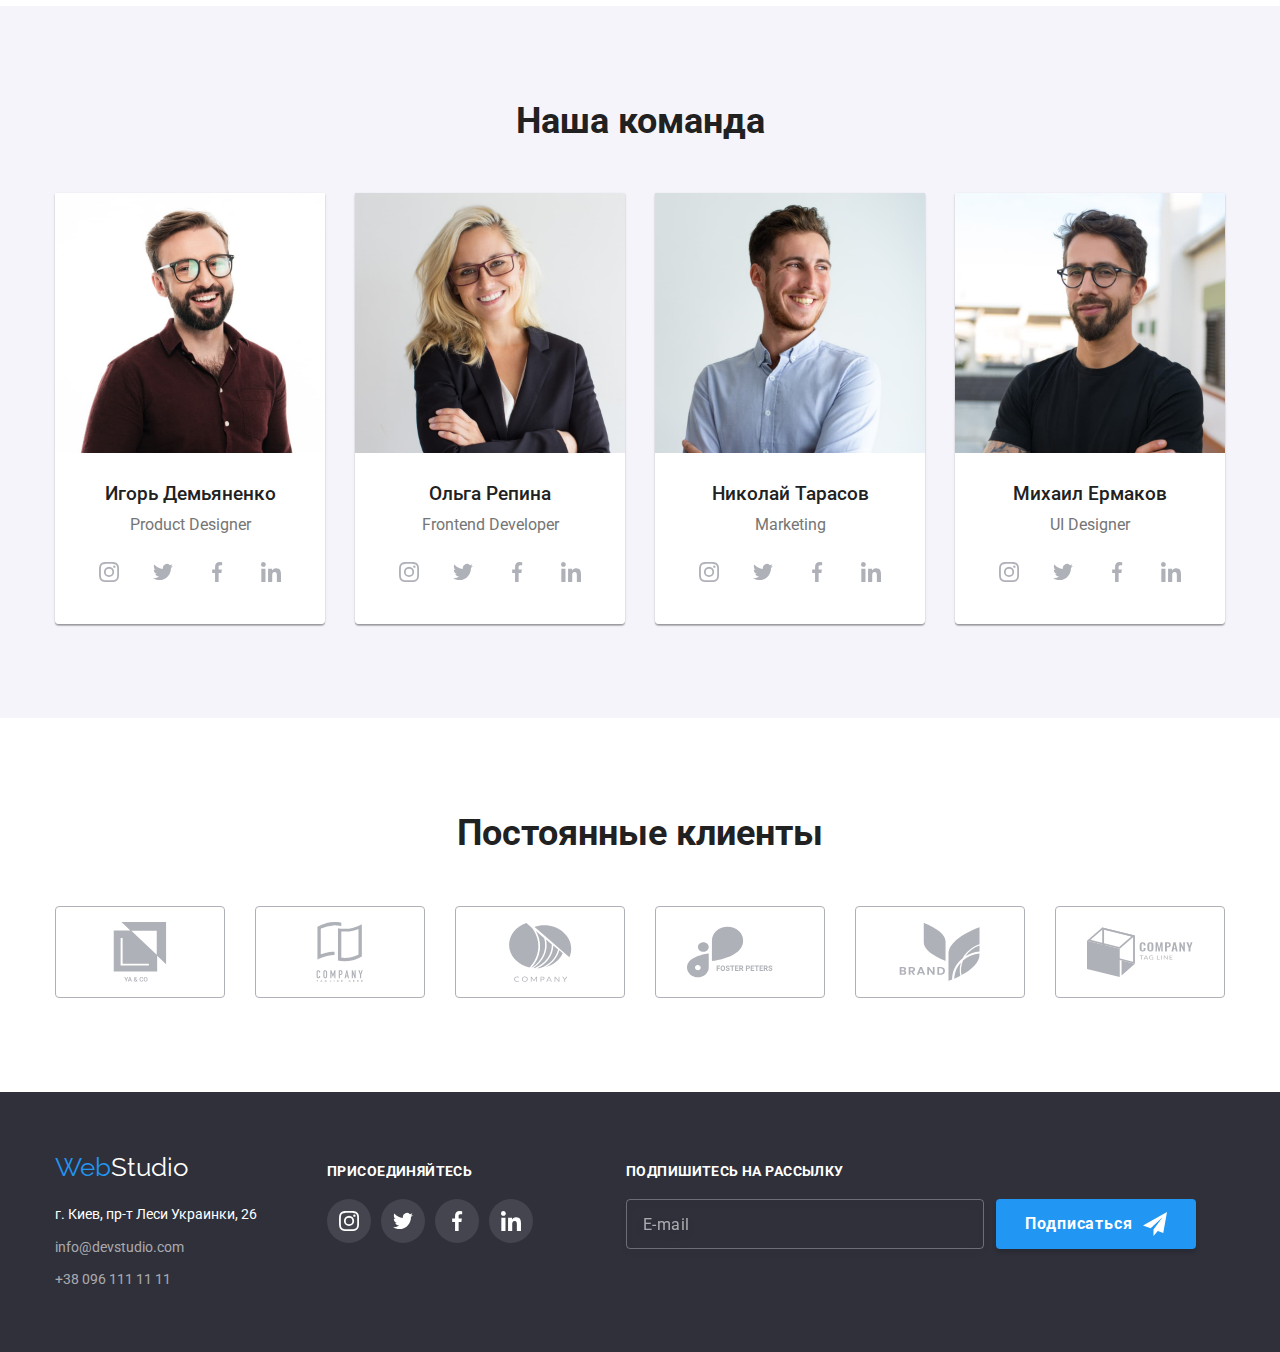
==== commit 04687137: "Исправляет футер" ====
--- a/index.html
+++ b/index.html
@@ -230,7 +230,7 @@
                 <h3 class="teammate__name">Игорь Демьяненко</h3>
                 <p lang="en" class="teammate__profession">Product Designer</p>
 
-                <ul class="social__list">
+                <ul class="social">
                   <li class="social__item">
                     <a href="#" class="social__link">
                       <svg class="social__icon" width="20" height="20">
@@ -268,7 +268,7 @@
                 <h3 class="teammate__name">Ольга Репина</h3>
                 <p lang="en" class="teammate__profession">Frontend Developer</p>
 
-                <ul class="social__list">
+                <ul class="social">
                   <li class="social__item">
                     <a href="#" class="social__link">
                       <svg class="social__icon" width="20" height="20">
@@ -306,7 +306,7 @@
                 <h3 class="teammate__name">Николай Тарасов</h3>
                 <p lang="en" class="teammate__profession">Marketing</p>
 
-                <ul class="social__list">
+                <ul class="social">
                   <li class="social__item">
                     <a href="#" class="social__link">
                       <svg class="social__icon" width="20" height="20">
@@ -344,7 +344,7 @@
                 <h3 class="teammate__name">Михаил Ермаков</h3>
                 <p lang="en" class="teammate__profession">UI Designer</p>
 
-                <ul class="social__list">
+                <ul class="social">
                   <li class="social__item">
                     <a href="#" class="social__link">
                       <svg class="social__icon" width="20" height="20">
@@ -450,7 +450,7 @@
           </address>
         </div>
         <!-- Присоединяйтесь! -->
-        <div class="attach__card">
+        <div class="attach">
           <h2 class="attach__title">присоединяйтесь</h2>
           <ul class="attach__list">
             <li class="attach__item">
@@ -484,13 +484,13 @@
           </ul>
         </div>
         <!-- Форма для рассылки -->
-        <form class="page-footer__form">
+        <form class="footer-form">
           <label>
-            <span class="page-footer__title">Подпишитесь на рассылку</span>
-            <input class="page-footer__input" type="email" name="mail" placeholder="E-mail" />
+            <span class="footer-form__title">Подпишитесь на рассылку</span>
+            <input class="footer-form__input" type="email" name="mail" placeholder="E-mail" />
           </label>
-          <button class="page-footer__button" type="submit">
-            <span class="page-footer__submit">Подписаться</span>
+          <button class="footer-form__button" type="submit">
+            <span class="footer-form__submit">Подписаться</span>
             <svg width="24" height="24">
               <use href="./images/icons.svg#send"></use>
             </svg>
--- a/css/styles.css
+++ b/css/styles.css
@@ -594,7 +594,7 @@
   font-weight: 400;
 }
 
-.social__list {
+.social {
   display: flex;
   justify-content: space-between;
   align-items: center;
@@ -819,20 +819,12 @@
   margin-right: 0;
   margin-bottom: 20px;
 
-  color: var(--bgd-text-color);
-}
-
-.page-footer__logo {
-  display: block;
-  padding-top: 24px;
-  padding-bottom: 25px;
-  margin-right: 93px;
-
-  color: #000000;
   font-family: Raleway, sans-serif;
   font-size: 26px;
   line-height: 1.2;
   text-decoration: none;
+
+  color: var(--bgd-text-color);
 }
 
 .page-footer__list,
@@ -869,7 +861,7 @@
 }
 
 /* Присоединяйтесь */
-.attach__card {
+.attach {
   margin-right: 93px;
 }
 
@@ -923,12 +915,12 @@
 }
 
 /* ------------------------Форма---------------------- */
-.page-footer__form {
+.footer-form {
   display: flex;
   align-items: flex-end;
 }
 
-.page-footer__input {
+.footer-form__input {
   margin: 0;
   margin-right: 12px;
   padding-left: 16px;
@@ -946,11 +938,11 @@
   transition: border-color var(--duration) var(--timing-function);
 }
 
-.page-footer__input:focus {
+.footer-form__input:focus {
   border-color: var(--icon-primary-color);
 }
 
-.page-footer__title {
+.footer-form__title {
   display: flex;
   margin-bottom: 20px;
 
@@ -962,7 +954,7 @@
   color: var(--bgd-text-color);
 }
 
-.page-footer__input::placeholder {
+.footer-form__input::placeholder {
   font-weight: 400;
   font-size: 16px;
   line-height: 1.3;
@@ -970,7 +962,7 @@
   color: rgba(255, 255, 255, 0.6);
 }
 
-.page-footer__button {
+.footer-form__button {
   display: inline-flex;
   align-items: center;
   justify-content: center;
@@ -981,9 +973,11 @@
   background-color: var(--accent-color);
   box-shadow: 0px 4px 4px rgba(0, 0, 0, 0.15);
   border-radius: 4px;
-}
-
-.page-footer__submit {
+
+  cursor: pointer;
+}
+
+.footer-form__submit {
   margin-right: 10px;
 
   font-weight: 700;
@@ -992,6 +986,4 @@
   text-align: center;
   letter-spacing: 0.06em;
   color: var(--bgd-text-color);
-
-  cursor: pointer;
-}
+}
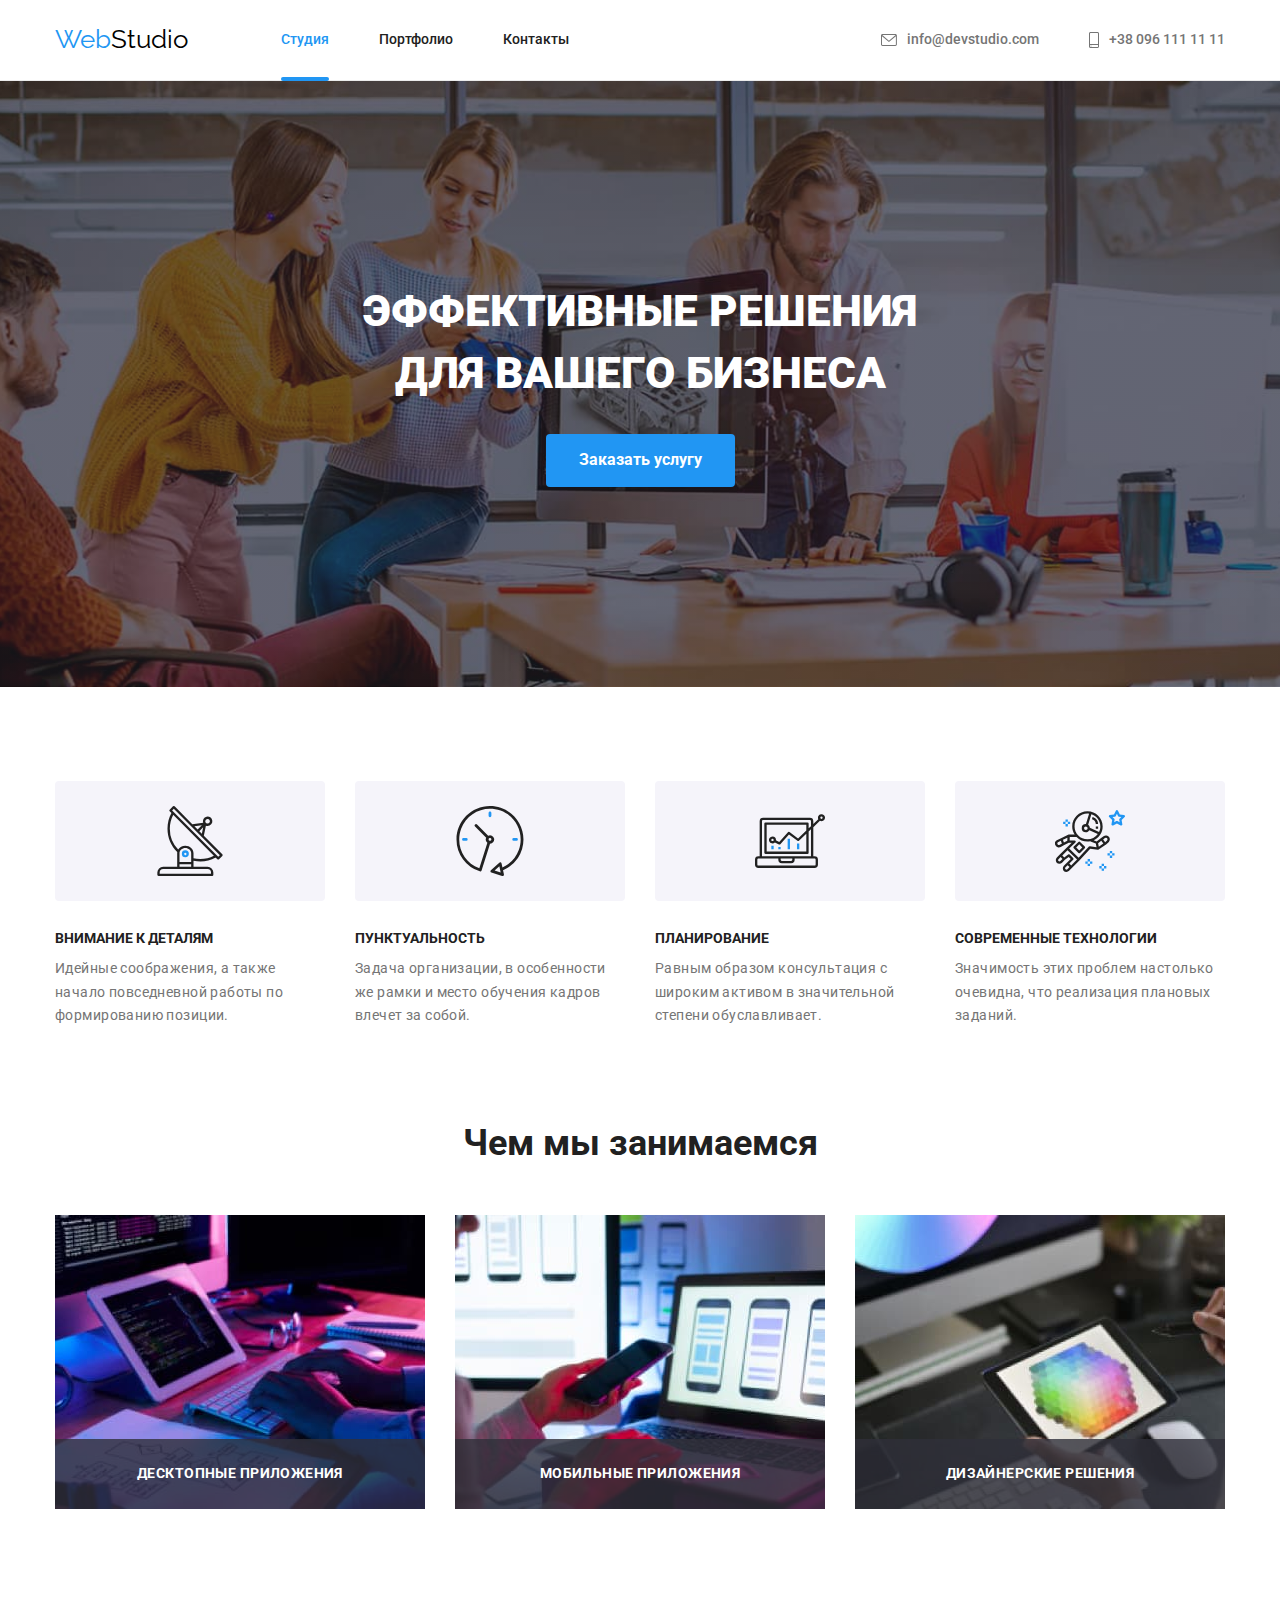
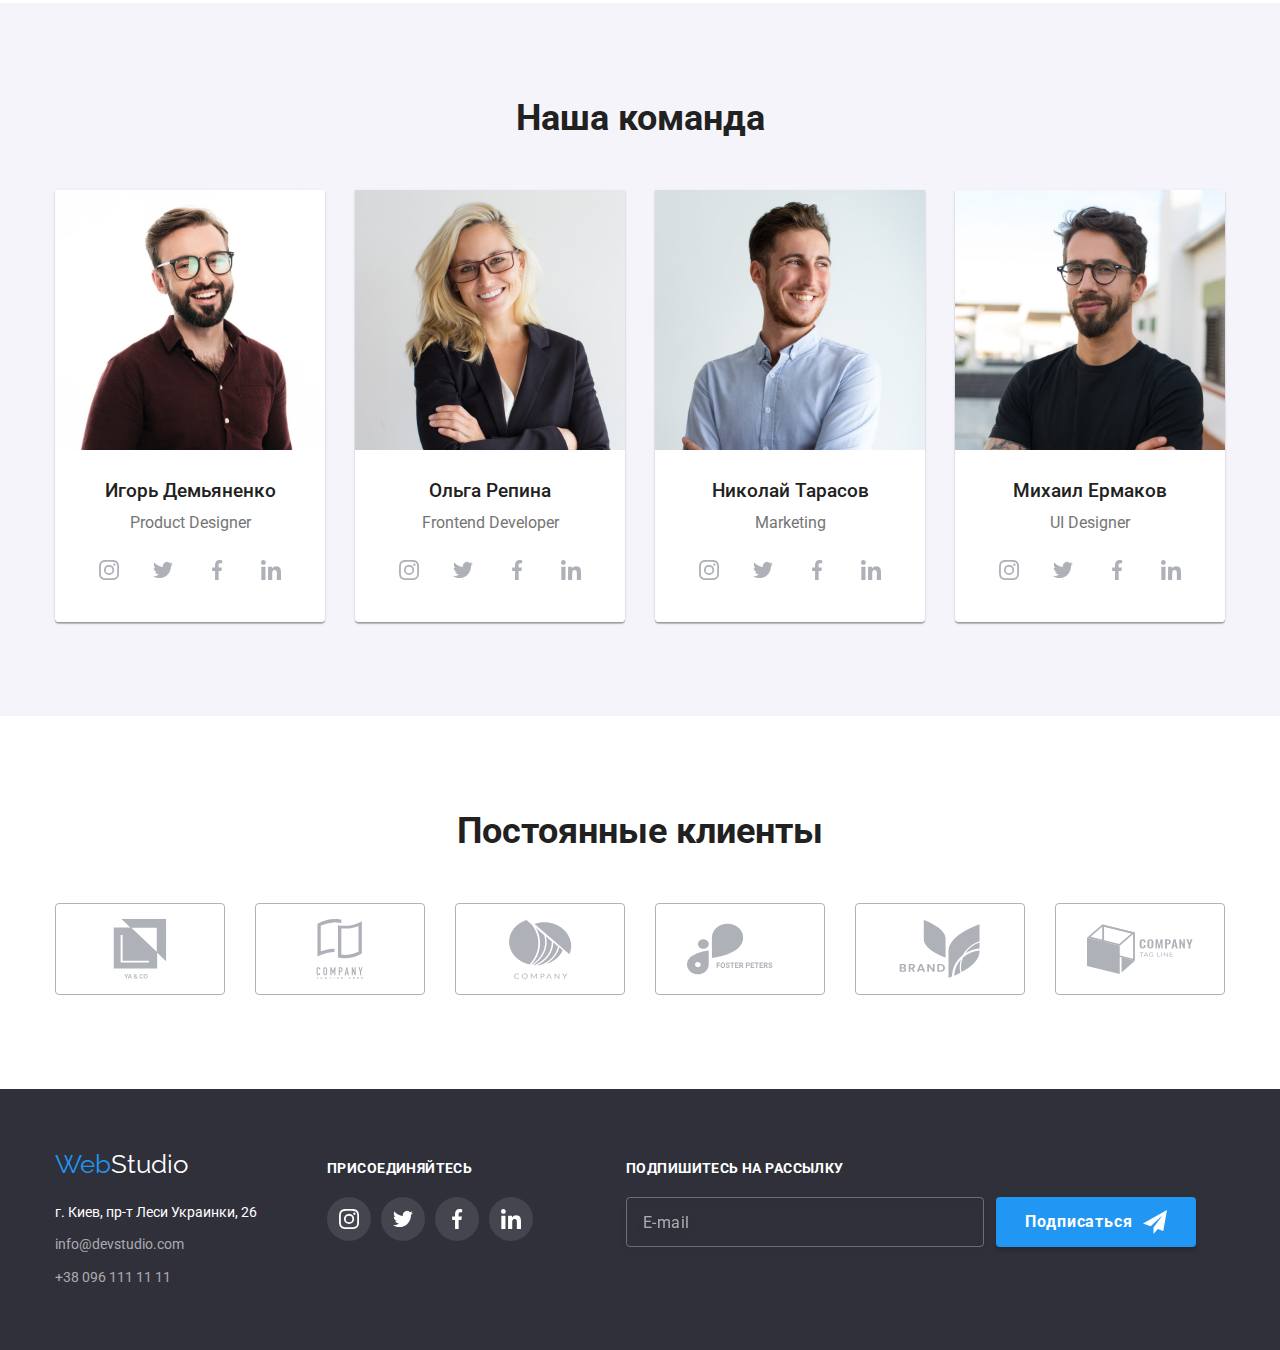
==== commit 3665388f: "Заканчивает правки в css после переименования классов в index.html" ====
--- a/index.html
+++ b/index.html
@@ -68,7 +68,7 @@
         <div class="dropdown dropdown--is-hidden" data-modal>
           <div class="dropdown__container">
             <button class="dropdown__close" data-modal-close>
-              <svg class="dropdown__icon" width="16" height="18">
+              <svg class="dropdown__cross" width="16" height="18">
                 <use href="./images/icons.svg#close"></use>
               </svg>
             </button>
@@ -76,41 +76,41 @@
             <form class="dropdown__form" autocomplete="off">
               <p class="dropdown__title">Оставьте свои данные, мы вам перезвоним</p>
               <div class="dropdown__cell">
-                <label for="name">Имя</label>
+                <label class="dropdown__label" for="name">Имя</label>
                 <input class="dropdown__input" type="text" name="name" id="name" autofocus />
                 <svg class="dropdown__icon" width="18" height="18">
                   <use href="./images/icons.svg#person"></use>
                 </svg>
               </div>
               <div class="dropdown__cell">
-                <label for="tel">Телефон</label>
+                <label class="dropdown__label" for="tel">Телефон</label>
                 <input class="dropdown__input" type="tel" name="tel" id="tel" />
                 <svg class="dropdown__icon" width="18" height="18">
                   <use href="./images/icons.svg#phone"></use>
                 </svg>
               </div>
               <div class="dropdown__cell">
-                <label for="mail">Почта</label>
+                <label class="dropdown__label" for="mail">Почта</label>
                 <input class="dropdown__input" type="email" name="mail" id="mail" />
                 <svg class="dropdown__icon" width="18" height="18">
                   <use href="./images/icons.svg#email"></use>
                 </svg>
               </div>
               <div class="dropdown__cell dropdown__cell--textarea">
-                <label for="comment">Комментарий</label>
+                <label class="dropdown__label" for="comment">Комментарий</label>
                 <textarea
                   name="comment"
                   cols="30"
                   rows="10"
                   placeholder="Введите текст"
                   id="comment"
-                  class="input"
+                  class="dropdown__input dropdown__input--textarea"
                 ></textarea>
               </div>
 
               <div class="agreement">
                 <label class="agreement__label">
-                  <input type="checkbox" name="checkbox" class="agreement__input" />
+                  <input class="agreement__input" type="checkbox" name="checkbox" />
                   <span class="agreement__icon"></span>
                   <span class="agreement__text"
                     >Соглашаюсь с рассылкой и принимаю
@@ -230,31 +230,31 @@
                 <h3 class="teammate__name">Игорь Демьяненко</h3>
                 <p lang="en" class="teammate__profession">Product Designer</p>
 
-                <ul class="social">
-                  <li class="social__item">
-                    <a href="#" class="social__link">
-                      <svg class="social__icon" width="20" height="20">
+                <ul class="social-list">
+                  <li class="social-list__item">
+                    <a href="#" class="social-list__link">
+                      <svg class="social-list__icon" width="20" height="20">
                         <use href="./images/icons.svg#instagram"></use>
                       </svg>
                     </a>
                   </li>
-                  <li class="social__item">
-                    <a href="#" class="social__link">
-                      <svg class="social__icon" width="20" height="20">
+                  <li class="social-list__item">
+                    <a href="#" class="social-list__link">
+                      <svg class="social-list__icon" width="20" height="20">
                         <use href="./images/icons.svg#twitter"></use>
                       </svg>
                     </a>
                   </li>
-                  <li class="social__item">
-                    <a href="#" class="social__link">
-                      <svg class="social__icon" width="20" height="20">
+                  <li class="social-list__item">
+                    <a href="#" class="social-list__link">
+                      <svg class="social-list__icon" width="20" height="20">
                         <use href="./images/icons.svg#facebook"></use>
                       </svg>
                     </a>
                   </li>
-                  <li class="social__item">
-                    <a href="#" class="social__link">
-                      <svg class="social__icon" width="20" height="20">
+                  <li class="social-list__item">
+                    <a href="#" class="social-list__link">
+                      <svg class="social-list__icon" width="20" height="20">
                         <use href="./images/icons.svg#linkedin"></use>
                       </svg>
                     </a>
@@ -268,31 +268,31 @@
                 <h3 class="teammate__name">Ольга Репина</h3>
                 <p lang="en" class="teammate__profession">Frontend Developer</p>
 
-                <ul class="social">
-                  <li class="social__item">
-                    <a href="#" class="social__link">
-                      <svg class="social__icon" width="20" height="20">
+                <ul class="social-list">
+                  <li class="social-list__item">
+                    <a href="#" class="social-list__link">
+                      <svg class="social-list__icon" width="20" height="20">
                         <use href="./images/icons.svg#instagram"></use>
                       </svg>
                     </a>
                   </li>
-                  <li class="social__item">
-                    <a href="#" class="social__link">
-                      <svg class="social__icon" width="20" height="20">
+                  <li class="social-list__item">
+                    <a href="#" class="social-list__link">
+                      <svg class="social-list__icon" width="20" height="20">
                         <use href="./images/icons.svg#twitter"></use>
                       </svg>
                     </a>
                   </li>
-                  <li class="social__item">
-                    <a href="#" class="social__link">
-                      <svg class="social__icon" width="20" height="20">
+                  <li class="social-list__item">
+                    <a href="#" class="social-list__link">
+                      <svg class="social-list__icon" width="20" height="20">
                         <use href="./images/icons.svg#facebook"></use>
                       </svg>
                     </a>
                   </li>
-                  <li class="social__item">
-                    <a href="#" class="social__link">
-                      <svg class="social__icon" width="20" height="20">
+                  <li class="social-list__item">
+                    <a href="#" class="social-list__link">
+                      <svg class="social-list__icon" width="20" height="20">
                         <use href="./images/icons.svg#linkedin"></use>
                       </svg>
                     </a>
@@ -306,31 +306,31 @@
                 <h3 class="teammate__name">Николай Тарасов</h3>
                 <p lang="en" class="teammate__profession">Marketing</p>
 
-                <ul class="social">
-                  <li class="social__item">
-                    <a href="#" class="social__link">
-                      <svg class="social__icon" width="20" height="20">
+                <ul class="social-list">
+                  <li class="social-list__item">
+                    <a href="#" class="social-list__link">
+                      <svg class="social-list__icon" width="20" height="20">
                         <use href="./images/icons.svg#instagram"></use>
                       </svg>
                     </a>
                   </li>
-                  <li class="social__item">
-                    <a href="#" class="social__link">
-                      <svg class="social__icon" width="20" height="20">
+                  <li class="social-list__item">
+                    <a href="#" class="social-list__link">
+                      <svg class="social-list__icon" width="20" height="20">
                         <use href="./images/icons.svg#twitter"></use>
                       </svg>
                     </a>
                   </li>
-                  <li class="social__item">
-                    <a href="#" class="social__link">
-                      <svg class="social__icon" width="20" height="20">
+                  <li class="social-list__item">
+                    <a href="#" class="social-list__link">
+                      <svg class="social-list__icon" width="20" height="20">
                         <use href="./images/icons.svg#facebook"></use>
                       </svg>
                     </a>
                   </li>
-                  <li class="social__item">
-                    <a href="#" class="social__link">
-                      <svg class="social__icon" width="20" height="20">
+                  <li class="social-list__item">
+                    <a href="#" class="social-list__link">
+                      <svg class="social-list__icon" width="20" height="20">
                         <use href="./images/icons.svg#linkedin"></use>
                       </svg>
                     </a>
@@ -344,31 +344,31 @@
                 <h3 class="teammate__name">Михаил Ермаков</h3>
                 <p lang="en" class="teammate__profession">UI Designer</p>
 
-                <ul class="social">
-                  <li class="social__item">
-                    <a href="#" class="social__link">
-                      <svg class="social__icon" width="20" height="20">
+                <ul class="social-list">
+                  <li class="social-list__item">
+                    <a href="#" class="social-list__link">
+                      <svg class="social-list__icon" width="20" height="20">
                         <use href="./images/icons.svg#instagram"></use>
                       </svg>
                     </a>
                   </li>
-                  <li class="social__item">
-                    <a href="#" class="social__link">
-                      <svg class="social__icon" width="20" height="20">
+                  <li class="social-list__item">
+                    <a href="#" class="social-list__link">
+                      <svg class="social-list__icon" width="20" height="20">
                         <use href="./images/icons.svg#twitter"></use>
                       </svg>
                     </a>
                   </li>
-                  <li class="social__item">
-                    <a href="#" class="social__link">
-                      <svg class="social__icon" width="20" height="20">
+                  <li class="social-list__item">
+                    <a href="#" class="social-list__link">
+                      <svg class="social-list__icon" width="20" height="20">
                         <use href="./images/icons.svg#facebook"></use>
                       </svg>
                     </a>
                   </li>
-                  <li class="social__item">
-                    <a href="#" class="social__link">
-                      <svg class="social__icon" width="20" height="20">
+                  <li class="social-list__item">
+                    <a href="#" class="social-list__link">
+                      <svg class="social-list__icon" width="20" height="20">
                         <use href="./images/icons.svg#linkedin"></use>
                       </svg>
                     </a>
--- a/css/styles.css
+++ b/css/styles.css
@@ -60,11 +60,6 @@
   align-items: center;
 }
 
-.page-header__list {
-  display: flex;
-  margin-left: auto;
-}
-
 .site-nav__item:not(:last-child),
 .page-header__item:not(:last-child) {
   margin-right: 50px;
@@ -83,13 +78,33 @@
   text-decoration: none;
 }
 
-.site-nav__accent,
-.site-nav__link--active {
+.site-nav__accent {
+  color: var(--accent-color);
+}
+
+.site-nav__link {
+  display: block;
+  padding-top: 32px;
+  padding-bottom: 32px;
+
+  color: var(--primary-text-color);
+  font-weight: 500;
+  font-size: 14px;
+  line-height: 1.14;
+  text-decoration: none;
+
+  transition: color var(--duration) var(--timing-function);
+}
+
+.site-nav__link:hover,
+.site-nav__link:focus {
   color: var(--accent-color);
 }
 
 .site-nav__link--active {
   position: relative;
+
+  color: var(--accent-color);
 }
 
 .site-nav__link--active::after {
@@ -104,23 +119,14 @@
   border-radius: 2px;
 }
 
-.site-nav__link {
-  display: block;
-  padding-top: 32px;
-  padding-bottom: 32px;
-
-  color: var(--primary-text-color);
-  font-weight: 500;
-  font-size: 14px;
-  line-height: 1.14;
-  text-decoration: none;
-
-  transition: color var(--duration) var(--timing-function);
-}
-
-.site-nav__link:hover,
-.site-nav__link:focus {
-  color: var(--accent-color);
+.page-header__list {
+  display: flex;
+  margin-left: auto;
+}
+
+.page-header__icon {
+  margin-right: 10px;
+  fill: currentColor;
 }
 
 .page-header__link {
@@ -130,6 +136,11 @@
   padding-top: 32px;
   padding-bottom: 32px;
   border: none;
+
+  font-weight: 500;
+  font-size: 14px;
+  line-height: 1.14;
+  text-decoration: none;
   color: var(--secondary-text-color);
 
   transition: color var(--duration) var(--timing-function);
@@ -138,11 +149,6 @@
 .page-header__link:hover,
 .page-header__link:focus {
   color: var(--accent-color);
-}
-
-.page-header__icon {
-  margin-right: 10px;
-  fill: currentColor;
 }
 
 /* ----------------------СТУДИЯ (MAIN)------------------- */
@@ -215,7 +221,7 @@
   pointer-events: none;
 }
 
-.dropdown .dropdown__container {
+.dropdown--is-hidden .dropdown__container {
   transform: translate(-50%, -50%) scale(0.5);
   opacity: 0;
 }
@@ -260,12 +266,12 @@
   cursor: pointer;
 }
 
-.dropdown__close:hover .dropdown__icon,
-.dropdown__close:focus .dropdown__icon {
+.dropdown__close:hover .dropdown__cross,
+.dropdown__close:focus .dropdown__cross {
   fill: var(--accent-color);
 }
 
-.dropdown__icon {
+.dropdown__cross {
   transition: fill var(--duration) var(--timing-function);
 }
 
@@ -295,7 +301,7 @@
   margin-bottom: 10px;
 }
 
-.dropdown__cell label {
+.dropdown__label {
   margin-bottom: 4px;
 
   font-weight: 400;
@@ -306,11 +312,21 @@
   color: var(--secondary-text-color);
 }
 
-.dropdown__cell input {
+.dropdown__input {
   width: 100%;
   margin: 0;
   padding: 11px 12px;
   padding-left: 42px;
+
+  border: 1px solid rgba(33, 33, 33, 0.2);
+  border-radius: 4px;
+  outline: var(--accent-color);
+
+  transition: border-color var(--duration) var(--timing-function);
+}
+
+.dropdown__input:focus {
+  border-color: var(--accent-color);
 }
 
 .dropdown__icon {
@@ -321,23 +337,11 @@
   transition: fill var(--duration) var(--timing-function);
 }
 
-.dropdown__input {
-  border: 1px solid rgba(33, 33, 33, 0.2);
-  border-radius: 4px;
-  outline: var(--accent-color);
-
-  transition: border-color var(--duration) var(--timing-function);
-}
-
-.dropdown__input:focus {
-  border-color: var(--accent-color);
-}
-
 .dropdown__input:focus + .dropdown__icon {
   fill: var(--accent-color);
 }
 
-.dropdown__cell--textarea {
+.dropdown__input--textarea {
   margin: 0;
   padding: 12px 16px;
   font-family: inherit;
@@ -350,7 +354,7 @@
   resize: none;
 }
 
-.dropdown__cell--textarea::placeholder {
+.dropdown__input--textarea::placeholder {
   font-weight: 400;
   font-size: 12px;
   line-height: 1.2;
@@ -382,7 +386,7 @@
   overflow: hidden;
 }
 
-.agreement-icon {
+.agreement__icon {
   display: inline-block;
   width: 15px;
   height: 15px;
@@ -400,7 +404,7 @@
     background-color var(--duration) var(--timing-function);
 }
 
-.agreement__input:checked ~ .agreement-icon {
+.agreement__input:checked ~ .agreement__icon {
   border-color: transparent;
   background-color: var(--accent-color);
 }
@@ -428,6 +432,8 @@
   border: 1px solid transparent;
   box-shadow: 0px 4px 4px rgba(0, 0, 0, 0.15);
   border-radius: 4px;
+
+  cursor: pointer;
 }
 
 .dropdown__send {
@@ -594,13 +600,13 @@
   font-weight: 400;
 }
 
-.social {
+.social-list {
   display: flex;
   justify-content: space-between;
   align-items: center;
 }
 
-.social__link {
+.social-list__link {
   display: flex;
   padding: 0;
   border: none;
@@ -616,12 +622,12 @@
     color var(--duration) var(--timing-function);
 }
 
-.social__icon {
+.social-list__icon {
   fill: currentColor;
 }
 
-.social__link:hover,
-.social__link:focus {
+.social-list__link:hover,
+.social-list__link:focus {
   background-color: var(--accent-color);
   color: var(--bgd-text-color);
 }
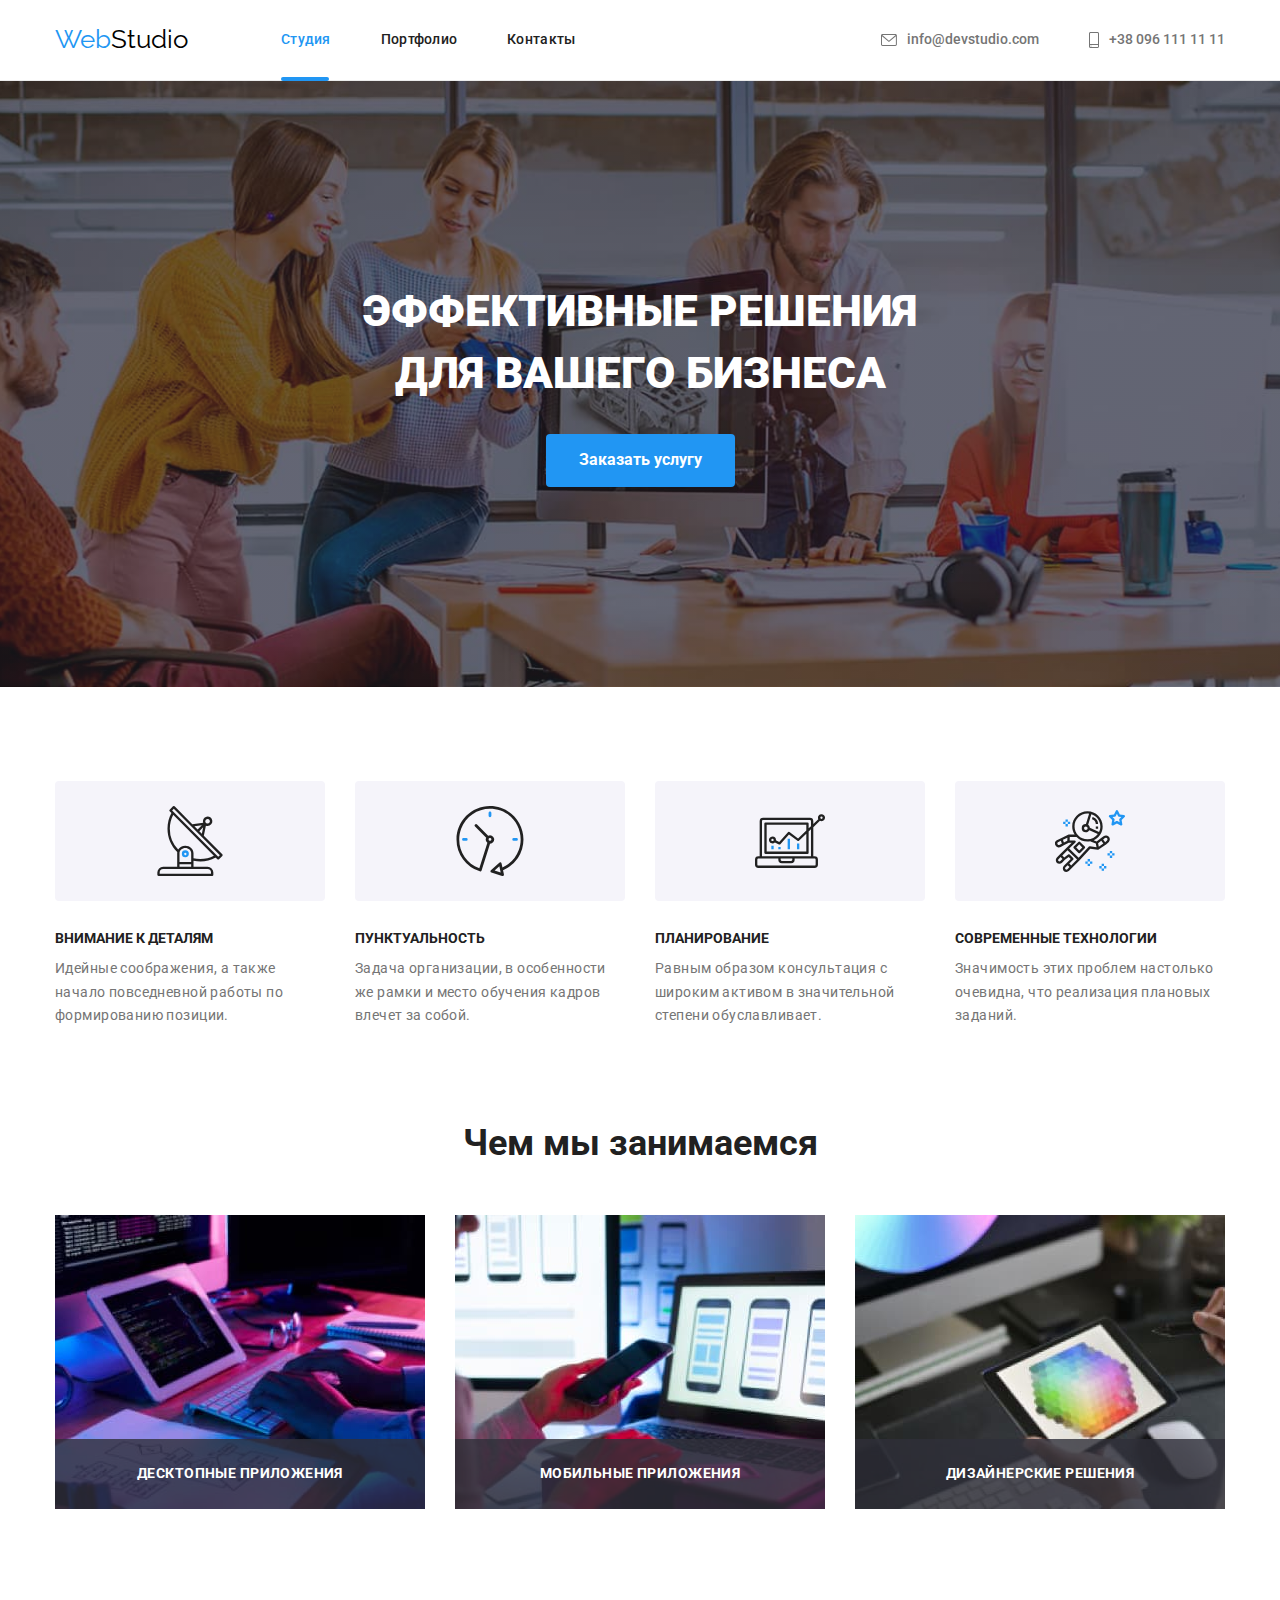
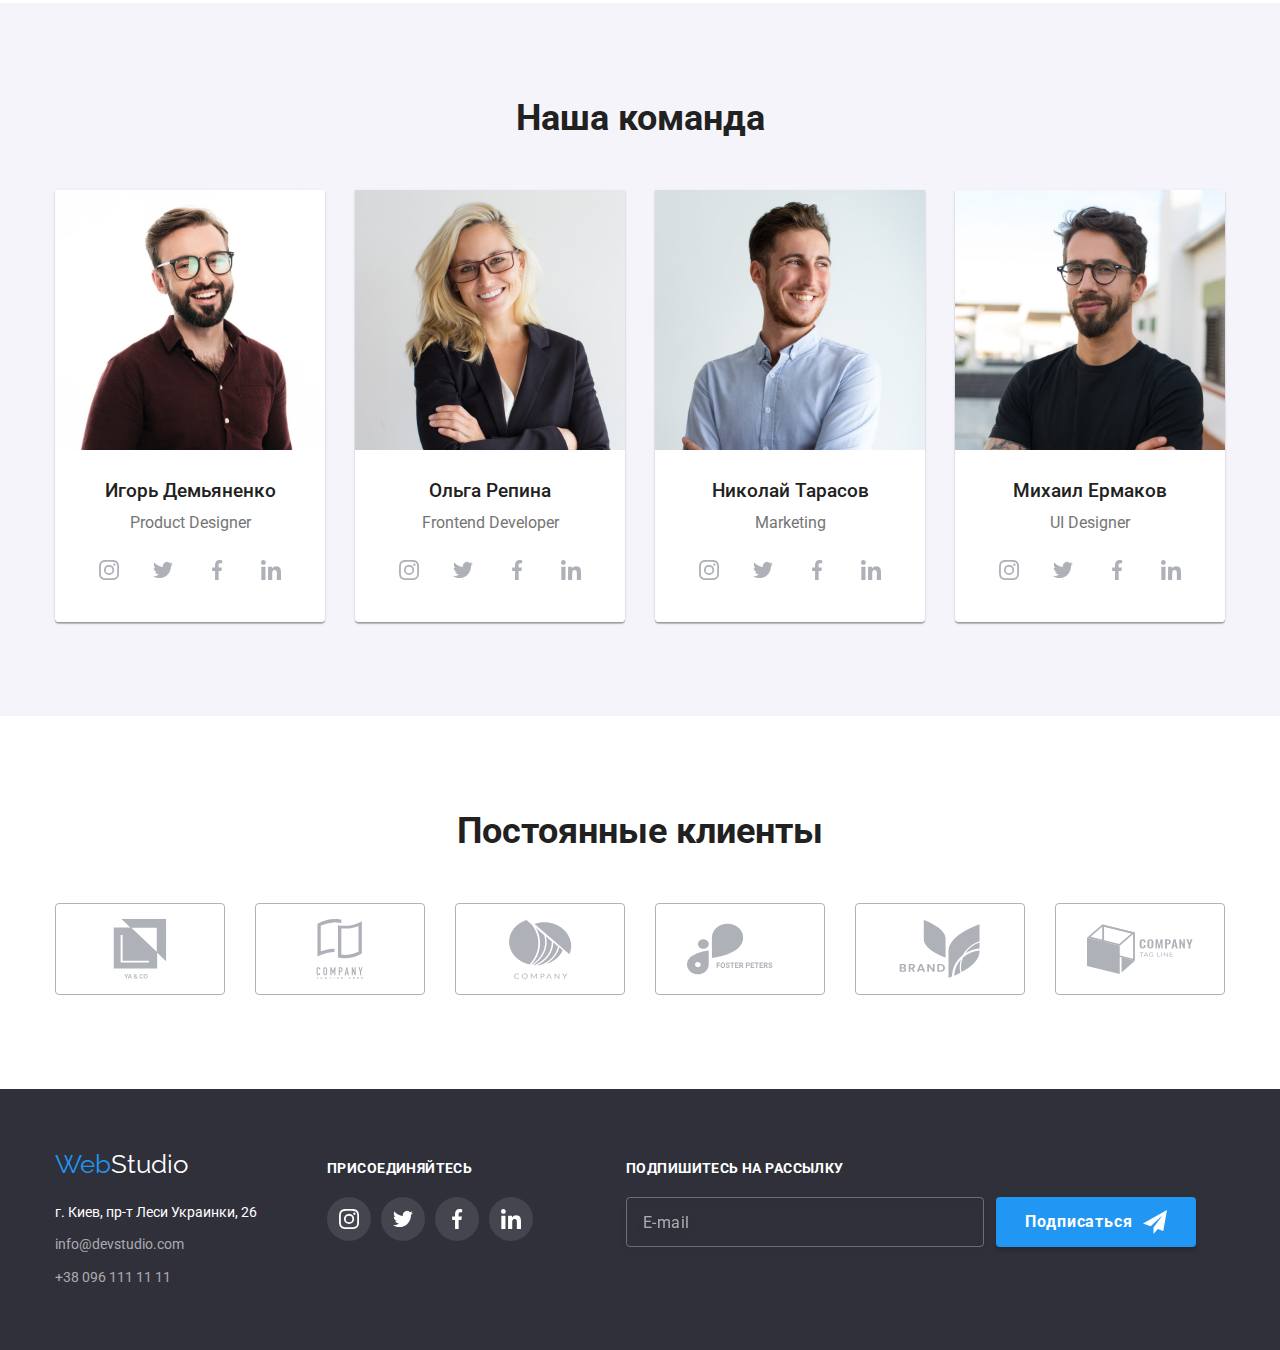
==== commit 1163ac38: "Сохраняет перед тем, как начать верстать мобильную версию сайта" ====
--- a/index.html
+++ b/index.html
@@ -2,25 +2,20 @@
 <html lang="ru">
   <head>
     <meta charset="UTF-8" />
+    <meta name="viewport" content="width=device-width, initial-scale=1.0" />
     <meta http-equiv="X-UA-Compatible" content="IE=edge" />
-    <meta name="viewport" content="width=device-width, initial-scale=1.0" />
     <title>Web Studio. Эффективные решения для вашего бизнеса</title>
     <link
       rel="stylesheet"
       href="https://fonts.googleapis.com/css2?family=Raleway:wght@700&family=Roboto:wght@400;500;700;900&display=swap"
     />
-    <link
-      rel="stylesheet"
-      href="https://cdnjs.cloudflare.com/ajax/libs/modern-normalize/1.1.0/modern-normalize.min.css"
-    />
-    <!-- <link rel="stylesheet" href="./css/main.min.css" /> -->
-    <link rel="stylesheet" href="./css/styles.css" />
+    <link rel="stylesheet" href="./css/main.min.css" />
   </head>
 
   <body>
-    <header class="page-header">
+    <header class="page-header page-header--border">
       <div class="container page-header__container">
-        <nav class="site-nav">
+        <nav class="site-nav page-header__site-nav">
           <a href="#" class="site-nav__logo"><span class="site-nav__accent">Web</span>Studio</a>
           <ul class="site-nav__list">
             <li class="site-nav__item">
@@ -55,7 +50,7 @@
 
     <main>
       <!-- Эффективные решения для вашего бизнеса -->
-      <section class="poster">
+      <section class="poster poster--geometry">
         <div class="container">
           <h1 class="poster__title">
             Эффективные решения<br />
@@ -65,7 +60,7 @@
         </div>
 
         <!-- Модальное окно по кнопке "Заказать услугу". -->
-        <div class="dropdown dropdown--is-hidden" data-modal>
+        <div class="dropdown dropdown--geometry dropdown--is-hidden" data-modal>
           <div class="dropdown__container">
             <button class="dropdown__close" data-modal-close>
               <svg class="dropdown__cross" width="16" height="18">
@@ -99,16 +94,16 @@
               <div class="dropdown__cell dropdown__cell--textarea">
                 <label class="dropdown__label" for="comment">Комментарий</label>
                 <textarea
+                  class="dropdown__input dropdown__input--textarea"
                   name="comment"
                   cols="30"
                   rows="10"
                   placeholder="Введите текст"
                   id="comment"
-                  class="dropdown__input dropdown__input--textarea"
                 ></textarea>
               </div>
 
-              <div class="agreement">
+              <div class="agreement agreement--geometry">
                 <label class="agreement__label">
                   <input class="agreement__input" type="checkbox" name="checkbox" />
                   <span class="agreement__icon"></span>
@@ -179,7 +174,7 @@
         </div>
       </section>
       <!-- Чем мы занимаемся -->
-      <section class="suggestions section">
+      <section class="suggestions suggestions--geometry section">
         <div class="container">
           <h2 class="suggestions__title">Чем мы занимаемся</h2>
           <ul class="suggestions__list">
@@ -431,7 +426,7 @@
       </section>
     </main>
 
-    <footer class="page-footer">
+    <footer class="page-footer page-footer--geometry">
       <div class="page-footer__container container">
         <div class="page-footer__card">
           <a href="#" class="page-footer__logo"
@@ -450,7 +445,7 @@
           </address>
         </div>
         <!-- Присоединяйтесь! -->
-        <div class="attach">
+        <div class="attach attach--geometry">
           <h2 class="attach__title">присоединяйтесь</h2>
           <ul class="attach__list">
             <li class="attach__item">
@@ -484,7 +479,7 @@
           </ul>
         </div>
         <!-- Форма для рассылки -->
-        <form class="footer-form">
+        <form class="footer-form footer-form--geometry">
           <label>
             <span class="footer-form__title">Подпишитесь на рассылку</span>
             <input class="footer-form__input" type="email" name="mail" placeholder="E-mail" />
--- a/css/main.min.css
+++ b/css/main.min.css
@@ -1 +1,7 @@
-/* No CSS *//*# sourceMappingURL=main.min.css.map */+.visually-hidden{position:absolute;width:1px;height:1px;margin:-1px;border:0;padding:0;white-space:nowrap;-webkit-clip-path:inset(100%);clip-path:inset(100%);clip:rect(0 0 0 0);overflow:hidden}.suggestions__title,.teammate__title,.customers__title{font-weight:700;font-size:36px;line-height:1.2;text-align:center}/*! modern-normalize v1.1.0 | MIT License | https://github.com/sindresorhus/modern-normalize */*,::before,::after{-webkit-box-sizing:border-box;box-sizing:border-box}html{line-height:1.15;-webkit-text-size-adjust:100%;-moz-tab-size:4;-o-tab-size:4;tab-size:4}body{margin:0;font-family:system-ui,-apple-system,"Segoe UI",Roboto,Helvetica,Arial,sans-serif,"Apple Color Emoji","Segoe UI Emoji"}hr{height:0;color:inherit}abbr[title]{-webkit-text-decoration:underline dotted;text-decoration:underline dotted}b,strong{font-weight:bolder}code,kbd,samp,pre{font-family:ui-monospace,+ SFMono-Regular,+ Consolas,+ 'Liberation Mono',+ Menlo,+ monospace;font-size:1em}small{font-size:80%}sub,sup{font-size:75%;line-height:0;position:relative;vertical-align:baseline}sub{bottom:-0.25em}sup{top:-0.5em}table{text-indent:0;border-color:inherit}button,input,optgroup,select,textarea{font-family:inherit;font-size:100%;line-height:1.15;margin:0}button,select{text-transform:none}button,[type='button'],[type='reset'],[type='submit']{-webkit-appearance:button}::-moz-focus-inner{border-style:none;padding:0}:-moz-focusring{outline:1px dotted ButtonText}:-moz-ui-invalid{box-shadow:none}legend{padding:0}progress{vertical-align:baseline}::-webkit-inner-spin-button,::-webkit-outer-spin-button{height:auto}[type='search']{-webkit-appearance:textfield;outline-offset:-2px}::-webkit-search-decoration{-webkit-appearance:none}::-webkit-file-upload-button{-webkit-appearance:button;font:inherit}summary{display:list-item}body{background-color:#fff;color:#212121;font-family:Roboto, sans-serif}ul{padding:0;margin:0;list-style:none}img{display:block}h1,h2,h3,ul,p{margin-top:0;margin-bottom:0}a{text-decoration:none}.section{padding-top:94px;padding-bottom:94px}.container{width:1200px;padding-left:15px;padding-right:15px;margin-left:auto;margin-right:auto}.page-header--border{border-bottom:1px solid #ececec}.page-header__container,.page-header__site-nav,.site-nav__list{display:-webkit-box;display:-ms-flexbox;display:flex;-webkit-box-align:center;-ms-flex-align:center;align-items:center}.site-nav__item:not(:last-child),.page-header__item:not(:last-child){margin-right:50px}.site-nav__logo{color:#000000;font-family:Raleway,sans-serif;font-size:26px;line-height:1.2;text-decoration:none}.site-nav__accent{color:#2196f3}.site-nav__logo{display:block;padding-top:24px;padding-bottom:25px;margin-right:93px}.site-nav__link{display:block;padding-top:32px;padding-bottom:32px;font-weight:500;font-size:14px;line-height:1.14;letter-spacing:0.02em;text-decoration:none;color:#212121;-webkit-transition:color 250ms cubic-bezier(0.4, 0, 0.2, 1);transition:color 250ms cubic-bezier(0.4, 0, 0.2, 1)}.site-nav__link:hover,.site-nav__link:focus{color:#2196f3}.site-nav__link--active{position:relative;color:#2196f3}.site-nav__link--active::after{content:'';position:absolute;left:0;bottom:-1px;display:block;width:48px;height:4px;background-color:#2196f3;border-radius:2px}.site-nav__link--accent::after{width:75px}.page-header__list{display:-webkit-box;display:-ms-flexbox;display:flex;margin-left:auto}.page-header__icon{margin-right:10px;fill:currentColor}.page-header__link{display:-webkit-box;display:-ms-flexbox;display:flex;-webkit-box-align:center;-ms-flex-align:center;align-items:center;padding:0;padding-top:32px;padding-bottom:32px;border:none}.page-header__link{font-weight:500;font-size:14px;line-height:1.14;text-decoration:none;color:#757575;-webkit-transition:color 250ms cubic-bezier(0.4, 0, 0.2, 1);transition:color 250ms cubic-bezier(0.4, 0, 0.2, 1)}.page-header__link:hover,.page-header__link:focus{color:#2196f3}.poster--geometry{padding-top:200px;padding-bottom:200px;text-align:center;max-width:1600px;margin-left:auto;margin-right:auto}.poster{background-color:#2f303a;background-image:-webkit-gradient(linear, left top, right top, from(rgba(47,48,58,0.4)), to(rgba(47,48,58,0.4))),url(../images/banner.jpg);background-image:linear-gradient(to right, rgba(47,48,58,0.4), rgba(47,48,58,0.4)),url(../images/banner.jpg);background-repeat:no-repeat;background-position:center;background-size:cover}.poster__title{color:#fff;font-weight:900;font-size:44px;line-height:1.4;text-align:center;text-transform:uppercase}.poster__title{margin-bottom:30px}.poster__button{padding:10px 32px;border:1px solid transparent;border-radius:4px;font-weight:700;font-size:16px;line-height:1.9;color:#fff;background-color:#2196f3;cursor:pointer;-webkit-transition:background-color 250ms cubic-bezier(0.4, 0, 0.2, 1);transition:background-color 250ms cubic-bezier(0.4, 0, 0.2, 1)}.poster__button:hover,.poster__button:focus{background-color:#188ce8}.dropdown--geometry{position:fixed;top:0;left:0;width:100%;height:100%;z-index:1}.dropdown--is-hidden{visibility:hidden;opacity:0;pointer-events:none}.dropdown{background-color:rgba(0,0,0,0.2);opacity:1;-webkit-transition:opacity 250ms cubic-bezier(0.4, 0, 0.2, 1);transition:opacity 250ms cubic-bezier(0.4, 0, 0.2, 1)}.dropdown__container{background-color:#fff;-webkit-box-shadow:0px 1px 3px rgba(0,0,0,0.12),0px 1px 1px rgba(0,0,0,0.14),0px 2px 1px rgba(0,0,0,0.2);box-shadow:0px 1px 3px rgba(0,0,0,0.12),0px 1px 1px rgba(0,0,0,0.14),0px 2px 1px rgba(0,0,0,0.2);-webkit-transform:translate(-50%, -50%) scale(1);transform:translate(-50%, -50%) scale(1);opacity:1;-webkit-transition:opacity 250ms cubic-bezier(0.4, 0, 0.2, 1),visibility 250ms cubic-bezier(0.4, 0, 0.2, 1),-webkit-transform 250ms cubic-bezier(0.4, 0, 0.2, 1);transition:opacity 250ms cubic-bezier(0.4, 0, 0.2, 1),visibility 250ms cubic-bezier(0.4, 0, 0.2, 1),-webkit-transform 250ms cubic-bezier(0.4, 0, 0.2, 1);transition:transform 250ms cubic-bezier(0.4, 0, 0.2, 1),opacity 250ms cubic-bezier(0.4, 0, 0.2, 1),visibility 250ms cubic-bezier(0.4, 0, 0.2, 1);transition:transform 250ms cubic-bezier(0.4, 0, 0.2, 1),opacity 250ms cubic-bezier(0.4, 0, 0.2, 1),visibility 250ms cubic-bezier(0.4, 0, 0.2, 1),-webkit-transform 250ms cubic-bezier(0.4, 0, 0.2, 1)}.dropdown--is-hidden .dropdown__container{-webkit-transform:translate(-50%, -50%) scale(0.5);transform:translate(-50%, -50%) scale(0.5);opacity:0}.dropdown__title{font-weight:700;font-size:20px;line-height:1.2;text-align:center;letter-spacing:.03em;color:#212121}.dropdown__label{font-weight:400;font-size:12px;line-height:1.2;letter-spacing:0.01em;text-align:start;color:#757575}.dropdown__send{font-weight:700;font-size:16px;line-height:1.9;text-align:center;letter-spacing:0.06em;color:#fff}.dropdown__container{position:absolute;top:50%;left:50%;max-width:528px;max-height:581px;border-radius:4px;z-index:2}.dropdown__close{position:absolute;top:8px;right:8px;bottom:100%;padding:6px;width:30px;height:30px;border:1px solid rgba(0,0,0,0.1);border-radius:50%}.dropdown__close{background-color:#fff;cursor:pointer}.dropdown__close:hover .dropdown__cross,.dropdown__close:focus .dropdown__cross{fill:#2196f3}.dropdown__cross{-webkit-transition:fill 250ms cubic-bezier(0.4, 0, 0.2, 1);transition:fill 250ms cubic-bezier(0.4, 0, 0.2, 1)}.dropdown__form{margin-left:auto;margin-right:auto;padding:40px}.dropdown__title{margin-bottom:12px}.dropdown__cell{position:relative;display:-webkit-box;display:-ms-flexbox;display:flex;-webkit-box-orient:vertical;-webkit-box-direction:normal;-ms-flex-direction:column;flex-direction:column;margin-bottom:10px}.dropdown__cell--textarea{margin:0px}.dropdown__label{margin-bottom:4px}.dropdown__input{width:100%;margin:0;padding:11px 12px;padding-left:42px;border:1px solid rgba(33,33,33,0.2);border-radius:4px;outline:#2196f3;-webkit-transition:border-color 250ms cubic-bezier(0.4, 0, 0.2, 1);transition:border-color 250ms cubic-bezier(0.4, 0, 0.2, 1)}.dropdown__input:focus{border-color:#2196f3}.dropdown__icon{position:absolute;top:50%;left:12px;-webkit-transition:fill 250ms cubic-bezier(0.4, 0, 0.2, 1);transition:fill 250ms cubic-bezier(0.4, 0, 0.2, 1)}.dropdown__input:focus+.dropdown__icon{fill:#2196f3}.dropdown__input--textarea{margin:0px;padding:12px 16px;font-family:inherit;font-size:100%;line-height:1.15;width:448px;height:120px;resize:none}.dropdown__input--textarea::-webkit-input-placeholder{font-weight:400;font-size:12px;line-height:1.2;letter-spacing:0.01em;color:rgba(117,117,117,0.5)}.dropdown__input--textarea:-ms-input-placeholder{font-weight:400;font-size:12px;line-height:1.2;letter-spacing:0.01em;color:rgba(117,117,117,0.5)}.dropdown__input--textarea::-ms-input-placeholder{font-weight:400;font-size:12px;line-height:1.2;letter-spacing:0.01em;color:rgba(117,117,117,0.5)}.dropdown__input--textarea::placeholder{font-weight:400;font-size:12px;line-height:1.2;letter-spacing:0.01em;color:rgba(117,117,117,0.5)}.agreement__text{font-weight:400;font-size:14px;line-height:1.7;letter-spacing:.03em;color:#757575}.agreement__link{-webkit-text-decoration-line:underline;text-decoration-line:underline;color:#2196f3}.agreement--geometry{display:inline-block;margin-top:20px;margin-bottom:30px}.agreement__label{display:-webkit-box;display:-ms-flexbox;display:flex;-webkit-box-align:center;-ms-flex-align:center;align-items:center}.agreement__input{position:absolute;width:1px;height:1px;margin:-1px;border:0;padding:0;white-space:nowrap;-webkit-clip-path:inset(100%);clip-path:inset(100%);clip:rect(0 0 0 0);overflow:hidden}.agreement__icon{display:inline-block;width:15px;height:15px;margin-right:8.38px;border:2px solid #212121;border-radius:2px;background-image:url(../images/check.svg);background-repeat:no-repeat;background-position:50% 50%;background-size:contain;background-origin:border-box;-webkit-transition:border-color 250ms cubic-bezier(0.4, 0, 0.2, 1),background-color 250ms cubic-bezier(0.4, 0, 0.2, 1);transition:border-color 250ms cubic-bezier(0.4, 0, 0.2, 1),background-color 250ms cubic-bezier(0.4, 0, 0.2, 1)}.agreement__input:checked ~ .agreement__icon{border-color:transparent;background-color:#2196f3}.dropdown__button{padding:10px 55px;width:200px;height:50px;border:1px solid transparent;border-radius:4px;-webkit-box-shadow:0px 4px 4px rgba(0,0,0,0.15);box-shadow:0px 4px 4px rgba(0,0,0,0.15);background-color:#2196f3;cursor:pointer}.advantages__list{display:-webkit-box;display:-ms-flexbox;display:flex}.advantages__item{width:270px}.advantages__item:not(:last-child){margin-right:30px}.advantages__icon{background-color:#f5f4fa}.advantages__title{font-weight:700;font-size:14px;line-height:1.14;text-transform:uppercase}.advantages__text{font-weight:400;font-size:14px;line-height:1.7;letter-spacing:.03em;color:#757575}.advantages__icon{display:-webkit-box;display:-ms-flexbox;display:flex;-webkit-box-pack:center;-ms-flex-pack:center;justify-content:center;-webkit-box-align:center;-ms-flex-align:center;align-items:center;width:270px;height:120px;border-radius:4px;margin-bottom:30px}.advantages__title{margin-bottom:10px}.suggestions--geometry{padding-top:0}.suggestions__overlay{background-color:rgba(47,48,58,0.8)}.suggestions__text{font-weight:700;font-size:14px;line-height:1.14;text-align:center;color:#fff;letter-spacing:.03em;text-transform:uppercase}.suggestions__title{margin-bottom:50px}.suggestions__list{display:-webkit-box;display:-ms-flexbox;display:flex}.suggestions__item{position:relative;width:370px}.suggestions__item:not(:last-child){margin-right:30px}.suggestions__overlay{position:absolute;bottom:0;width:370px;height:70px}.suggestions__text{padding-top:27px;padding-bottom:27px}.teammate{background-color:#f5f4fa}.teammate__item{-webkit-box-shadow:0px 1px 3px rgba(0,0,0,0.12),0px 1px 1px rgba(0,0,0,0.14),0px 2px 1px rgba(0,0,0,0.2);box-shadow:0px 1px 3px rgba(0,0,0,0.12),0px 1px 1px rgba(0,0,0,0.14),0px 2px 1px rgba(0,0,0,0.2)}.teammate__card{background-color:#fff;font-size:16px;line-height:1.2;text-align:center}.teammate__name{font-weight:500}.teammate__profession{color:#757575;font-weight:400}.teammate__title{margin-bottom:50px}.teammate__list{display:-webkit-box;display:-ms-flexbox;display:flex}.teammate__item{width:270px;border-bottom-left-radius:4px;border-bottom-right-radius:4px;overflow:hidden}.teammate__item:not(:last-child){margin-right:30px}.teammate__card{padding:30px 32px}.teammate__name{margin-bottom:10px}.teammate__profession{margin-bottom:16px}.social-list{display:-webkit-box;display:-ms-flexbox;display:flex;-webkit-box-pack:justify;-ms-flex-pack:justify;justify-content:space-between;-webkit-box-align:center;-ms-flex-align:center;align-items:center}.social-list__link{display:-webkit-box;display:-ms-flexbox;display:flex;-webkit-box-pack:center;-ms-flex-pack:center;justify-content:center;-webkit-box-align:center;-ms-flex-align:center;align-items:center;padding:0;width:44px;height:44px;border:none;border-radius:50%}.social-list__link{color:#afb1b8;background-color:#fff;-webkit-transition:background-color 250ms cubic-bezier(0.4, 0, 0.2, 1),color 250ms cubic-bezier(0.4, 0, 0.2, 1);transition:background-color 250ms cubic-bezier(0.4, 0, 0.2, 1),color 250ms cubic-bezier(0.4, 0, 0.2, 1)}.social-list__link:hover,.social-list__link:focus{background-color:#2196f3;color:#fff}.social-list__icon{fill:currentColor}.customers__title{margin-bottom:50px}.customers__list{display:-webkit-box;display:-ms-flexbox;display:flex}.customers__item:not(:last-child){margin-right:30px}.customers__link{color:#afb1b8;-webkit-transition:border-color 250ms cubic-bezier(0.4, 0, 0.2, 1),color 250ms cubic-bezier(0.4, 0, 0.2, 1);transition:border-color 250ms cubic-bezier(0.4, 0, 0.2, 1),color 250ms cubic-bezier(0.4, 0, 0.2, 1)}.customers__link:hover,.customers__link:focus{border-color:#2196f3;color:#2196f3}.customers__link{display:-webkit-box;display:-ms-flexbox;display:flex;-webkit-box-pack:center;-ms-flex-pack:center;justify-content:center;-webkit-box-align:center;-ms-flex-align:center;align-items:center;width:170px;height:92px;border:1px solid #afb1b8;border-radius:4px}.customers__icon{fill:currentColor}.page-footer--geometry{padding-top:60px;padding-bottom:60px}.page-footer{background-color:#2f303a;color:#fff}.page-footer__logo{font-family:Raleway,sans-serif;font-size:26px;line-height:1.2;text-decoration:none;color:#fff}.page-footer__accent{color:#2196f3}.page-footer__address,.page-footer__link{font-weight:400;font-size:14px;line-height:1.7;font-style:normal;text-decoration:none}.page-footer__container{display:-webkit-box;display:-ms-flexbox;display:flex;-webkit-box-align:baseline;-ms-flex-align:baseline;align-items:baseline}.page-footer__logo{display:inline-block;padding-top:0;padding-bottom:0;margin-right:0;margin-bottom:20px}.page-footer__list,.page-footer__item{margin-top:9px}.page-footer__link{color:rgba(255,255,255,0.6);-webkit-transition:color 250ms cubic-bezier(0.4, 0, 0.2, 1);transition:color 250ms cubic-bezier(0.4, 0, 0.2, 1)}.page-footer__link:hover,.page-footer__link:focus{color:#2196f3}.page-footer__card{margin-right:70px}.attach--geometry{margin-right:93px}.attach__title{font-weight:700;font-size:14px;line-height:1.14;text-transform:uppercase;letter-spacing:.03em}.attach__title{margin-bottom:20px}.attach__list{display:-webkit-box;display:-ms-flexbox;display:flex}.attach__item{display:inline-block}.attach__item:not(:last-child){margin-right:10px}.attach__link{display:-webkit-box;display:-ms-flexbox;display:flex;-webkit-box-pack:center;-ms-flex-pack:center;justify-content:center;-webkit-box-align:center;-ms-flex-align:center;align-items:center;padding:0;border:none;width:44px;height:44px;color:#fff;background-color:rgba(255,255,255,0.1);border-radius:50%;-webkit-transition:color 250ms cubic-bezier(0.4, 0, 0.2, 1),background-color 250ms cubic-bezier(0.4, 0, 0.2, 1);transition:color 250ms cubic-bezier(0.4, 0, 0.2, 1),background-color 250ms cubic-bezier(0.4, 0, 0.2, 1)}.attach__link:hover,.attach__link:focus{background-color:#2196f3;color:#fff}.attach__icon{fill:currentColor}.footer-form--geometry{display:-webkit-box;display:-ms-flexbox;display:flex;-webkit-box-align:end;-ms-flex-align:end;align-items:flex-end}.footer-form__input{margin:0;margin-right:12px;padding-left:16px;width:358px;height:50px;color:#f5f4fa;background-color:rgba(33,150,243,0);border:1px solid rgba(255,255,255,0.3);-webkit-filter:drop-shadow(0px 4px 4px rgba(0,0,0,0.15));filter:drop-shadow(0px 4px 4px rgba(0,0,0,0.15));border-radius:4px;outline:transparent;-webkit-transition:border-color 250ms cubic-bezier(0.4, 0, 0.2, 1);transition:border-color 250ms cubic-bezier(0.4, 0, 0.2, 1)}.footer-form__input:focus{border-color:#afb1b8}.footer-form__title{font-weight:700;font-size:14px;line-height:1.14;letter-spacing:.03em;text-transform:uppercase;color:#fff}.footer-form__input::-webkit-input-placeholder{font-weight:400;font-size:16px;line-height:1.3;letter-spacing:.03em;color:rgba(255,255,255,0.6)}.footer-form__input:-ms-input-placeholder{font-weight:400;font-size:16px;line-height:1.3;letter-spacing:.03em;color:rgba(255,255,255,0.6)}.footer-form__input::-ms-input-placeholder{font-weight:400;font-size:16px;line-height:1.3;letter-spacing:.03em;color:rgba(255,255,255,0.6)}.footer-form__input::placeholder{font-weight:400;font-size:16px;line-height:1.3;letter-spacing:.03em;color:rgba(255,255,255,0.6)}.footer-form__button{background-color:#2196f3;-webkit-box-shadow:0px 4px 4px rgba(0,0,0,0.15);box-shadow:0px 4px 4px rgba(0,0,0,0.15);cursor:pointer}.footer-form__submit{font-weight:700;font-size:16px;line-height:1.9;text-align:center;letter-spacing:0.06em;color:#fff}.footer-form__title{display:-webkit-box;display:-ms-flexbox;display:flex;margin-bottom:20px}.footer-form__button{display:-webkit-inline-box;display:-ms-inline-flexbox;display:inline-flex;-webkit-box-pack:center;-ms-flex-pack:center;justify-content:center;-webkit-box-align:center;-ms-flex-align:center;align-items:center;width:200px;height:50px;border:2px solid transparent;border-radius:4px}.footer-form__submit{margin-right:10px}
+/*# sourceMappingURL=main.min.css.map */